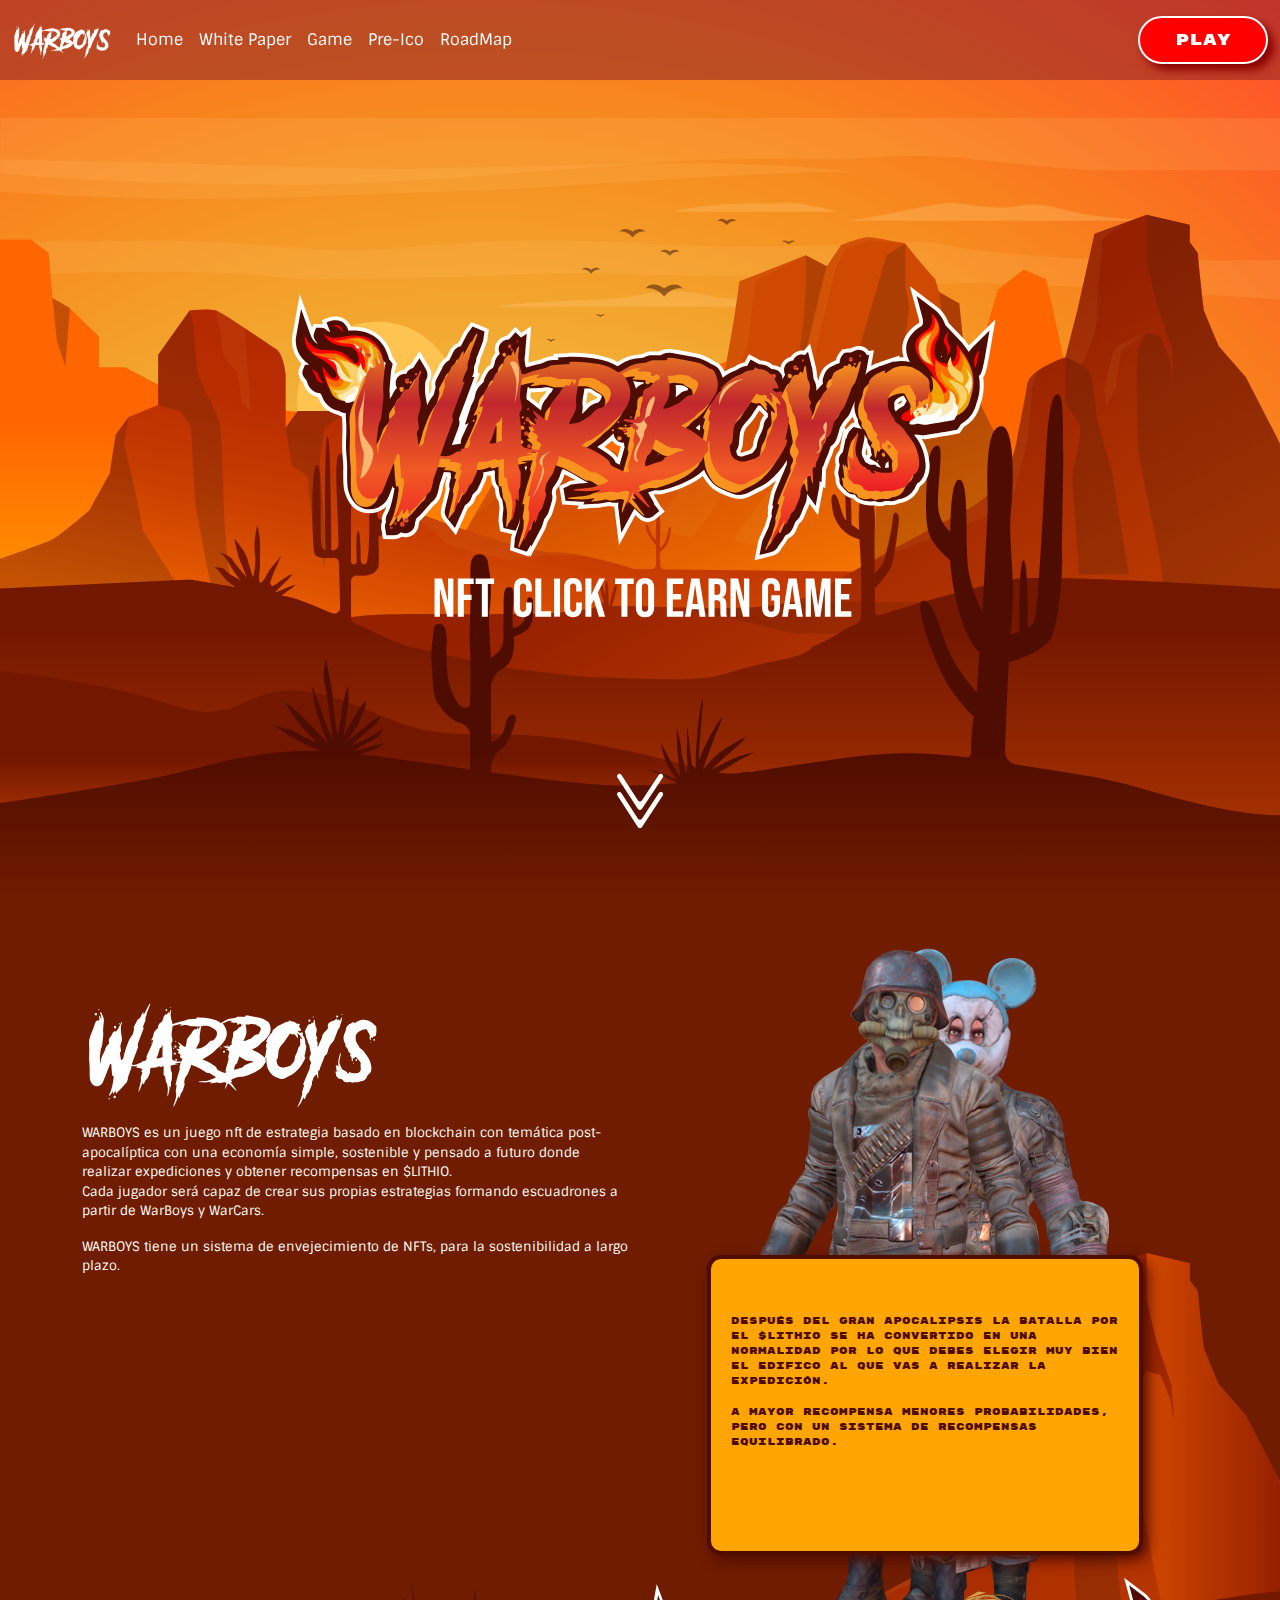
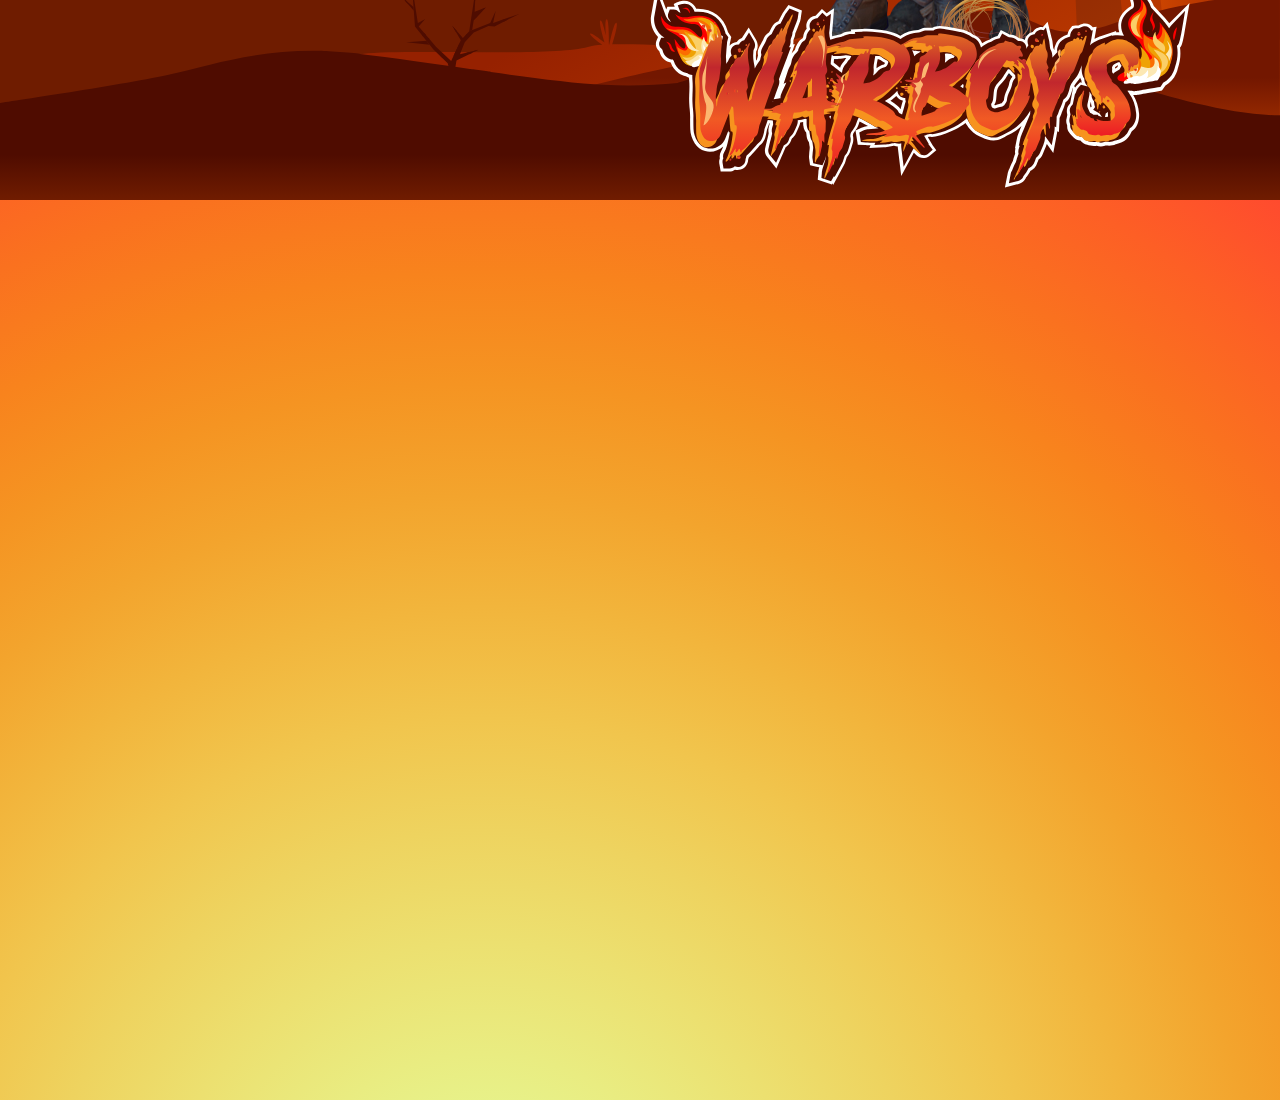
==== index.html @ e9113c41 "Repositorio Inicializado" ====
<!DOCTYPE html>
<html>
<head>
	<meta charset="utf-8">
	<title>War Boys | NFT game, click to earn</title>
	<link rel="stylesheet" type="text/css" href="assets/css/bootstrap.min.css">
	<link rel="stylesheet" type="text/css" href="assets/css/main.css">
	<link rel="stylesheet" type="text/css" href="https://cdnjs.cloudflare.com/ajax/libs/animate.css/4.1.1/animate.min.css">
</head>
<body>
<header>
	<nav class="navbar fixed-top navbar-expand-lg navbar-light light-bg zindex-12">
	  <div class="container-fluid">
	    <a class="navbar-brand" href="#"><img style="width: 100px;" src="assets/img/logos/logo-white.svg"></a>
	    <button class="navbar-toggler" type="button" data-bs-toggle="collapse" data-bs-target="#navbarText" aria-controls="navbarText" aria-expanded="false" aria-label="Toggle navigation">
	      <span class="navbar-toggler-icon"></span>
	    </button>
	    <div class="collapse navbar-collapse" id="navbarText">
	      <ul class="navbar-nav me-auto mb-2 mb-lg-0">
	        <li class="nav-item">
	          <a class="nav-link active link-menu" aria-current="page" href="#">Home</a>
	        </li>
	        <li class="nav-item">
	          <a class="nav-link link-menu" href="#">White Paper</a>
	        </li>
	         <li class="nav-item">
	          <a class="nav-link link-menu" aria-current="page" href="#">Game</a>
	        </li>
	        <li class="nav-item">
	          <a class="nav-link link-menu" href="#">Pre-Ico</a>
	        </li>
	        <li class="nav-item">
	          <a class="nav-link link-menu" href="#">RoadMap</a>
	        </li>
	      </ul>
	      <span class="navbar-text">
	        <ul class="navbar-nav me-auto mb-2 mb-lg-0">
		        <li class="nav-item">
		         	<a class="nav-link link-menu link-log" href="#">Play</a>
		        </li>
	     	</ul>
	      </span>
	    </div>
	  </div>
	</nav>
			<img class="logo" src="assets/img/logos/logo.svg" id="logo">
			<img class="shape-1" src="assets/img/shapes/1.svg" id="shape1">
			<img class="shape-2" src="assets/img/shapes/2.svg" id="shape2">		
			<img class="shape-3" src="assets/img/shapes/3.svg" id="shape3">		
			<img class="shape-4" src="assets/img/shapes/4.svg" id="shape4">		
			<img class="shape-5" src="assets/img/shapes/5.svg" id="shape5">		
			<img class="shape-6" src="assets/img/shapes/6.svg" id="shape6">		
			<img class="shape-7" src="assets/img/shapes/7.svg" id="shape7">		
			<img class="shape-8" src="assets/img/shapes/8.svg" id="shape8">		
			<img class="shape-9" src="assets/img/shapes/9.svg" id="shape9">		
			<img class="shape-10" src="assets/img/shapes/10.svg" id="shape10">
			<img class="arrows animate__animated animate__bounce animate__slow animate__infinite	infinite" src="assets/img/shapes/arrows.svg">
			<!--  -->	
		
</header>
<section class="game">
	<img src="assets/img/shapes/11.svg" class="shape11" id="shape11">
	<img src="assets/img/shapes/12.svg" class="shape12" id="shape12">
	<img src="assets/img/shapes/13.svg" class="shape13" id="shape13">
	<img src="assets/img/shapes/14.svg" class="shape14" id="shape14">
	<img src="assets/img/shapes/15.svg" class="shape15" id="shape15">
	<img src="assets/img/logos/logo-game.svg" class="shape-logo" id="shape15">
	<div class="container">
		<div class="row">
			<div class="col-lg-6 col-md-6 col-sm-12 mt-5">
				<div class="mt-5 vh75">
					 <a class="navbar-brand" href="#"><img style="width: 300px;" src="assets/img/logos/logo-white.svg"></a>
					 <div class="mt-3">
					 	<p class="text-white text-justify font-13">
					 	WARBOYS es un juego nft de estrategia basado en blockchain con temática post-apocalíptica con una economía simple, sostenible y pensado a futuro donde realizar expediciones y obtener recompensas en $LITHIO.<br>Cada jugador será capaz de crear sus propias estrategias formando escuadrones a partir de WarBoys y WarCars.
					 	</p>
					 	<p class="text-white text-justify font-13">
					 	WARBOYS tiene un sistema de envejecimiento de NFTs, para la sostenibilidad a largo plazo.
					 	</p>
					 	
					 </div>
				</div>
			</div>
			<div class="col-lg-6 col-md-6 col-sm-12 mt-5">
				<div class="mt-5 mockup">
					<div class="texto-uno">
						<p class="text-block color-brown text-justify font-10">
					 	Después del gran apocalipsis la batalla por el $LITHIO se ha convertido en una normalidad por lo que debes elegir muy bien el edifico al que vas a realizar la expedición. 
					 	</p>
					 	<p class="text-block color-brown font-10  zindex-12">A mayor recompensa menores probabilidades, pero con un sistema de recompensas equilibrado.
					 	</p>
					</div>
					<img src="assets/img/warriors/1.png" class="warrior1" id="war1">
					<img src="assets/img/warriors/2.png" class="warrior2" id="war2">
				</div>
			</div>
		</div>
	</div>
</section>
<section class="start">
	
</section>
<script src="assets/js/bootstrap.min.js"></script>
<script src="assets/js/main.js"></script>
</body>
</html>
---- assets/css/main.css ----
@import url('https://fonts.googleapis.com/css2?family=Rock+Salt&family=Rubik+Mono+One&family=Sintony&display=swap');

:root {
  --font-bold: 'Rubik Mono One', sans-serif;
  --font-text: 'Sintony', sans-serif;
  --font-cursive: 'Rock Salt', cursive;
}

*{
	margin: 0;
	padding: 0;
	box-sizing: 0;
	font-family: var(--font-text);
}

header{
	height: 100vh;
	width: 100%;
	position: relative;
	background-image: radial-gradient(circle at 37.72% 119.64%, #e1ffa2 0, #e5f792 8.33%, #e9ec81 16.67%, #ece070 25%, #eed35f 33.33%, #f1c54d 41.67%, #f2b53c 50%, #f3a42d 58.33%, #f59422 66.67%, #f8831d 75%, #fa711f 83.33%, #fd5f25 91.67%, #ff4b2e 100%);
  overflow: hidden;
}
.font-13{
  font-size: 13px;
}
.font-10{
  font-size: 10px;
}
.link-menu{
  font-family: var(--font-text);
  color: white !important;
}
.link-log{
      background: #ff0000;
    padding: 10px 50px;
    border-radius: 30px;
    border: 2px solid;
    width: 130px;
    text-align: center;
    font-family: var(--font-bold);
    box-shadow: 6px 6px 8px darkred;

}
.arrows{
  width: 55px;
    z-index: 13;
    position: absolute;
    top: 0;
    left: 0;
    bottom: -78%;
    right: 0;
    margin: auto;
    z-index: 10;
}
.light-bg{
	background: #84202982;
}
.shape-0{
	position: absolute;
    width: 100%;
    bottom: 0;
    z-index: 11;
}
.shape-1{
	position: absolute;
    width: 100%;
    bottom: 0;
    z-index: 10;
}
.shape-2{
	position: absolute;
    width: 100%;
    bottom: 0;
    z-index: 9;
}
.shape-3{
	position: absolute;
    width: 100%;
    bottom: 0;
    z-index: 8;
}
.shape-4{
	position: absolute;
    width: 100%;
    bottom: 0;
    z-index: 7;
}
.shape-5{
	position: absolute;
    width: 100%;
    bottom: 0;
    z-index: 6;
}
.shape-6{
	position: absolute;
    width: 100%;
    bottom: 0;
    z-index: 5;
}
.shape-7{
	position: absolute;
    width: 100%;
    bottom: 0;
    z-index: 4;
}
.shape-8{
	position: absolute;
    width: 100%;
    bottom: 0;
    z-index: 3;
}

@media only screen and (max-width: 991px){
  .shape-8{
    position: absolute;
      width: 100%;
      top: 0px;
      z-index: 2;
  } 
}

.shape-9{
	position: absolute;
    width: 100%;
    bottom: -25px;
    z-index: 2;
}

@media only screen and (max-width: 991px){
  .shape-9{
    position: absolute;
      width: 150%;
      top: 0;
      z-index: 2;
  } 
}

.shape-10{
	position: absolute;
    width: 100%;
    bottom: 0;
    z-index: 1;
}

@media only screen and (max-width: 991px){
  .shape-10{
    position: absolute;
      width: 100%;
      top: 0;
      z-index: 2;
  } 
}

.zindex-12{
	z-index:12 ;
}
.logo{
  width: 60%;
    position: absolute;
    z-index: 11;
    left: 0px;
    bottom: 0;
    top: 0;
    right: 0;
    margin: auto;
}
.game{
  height: 100vh;
  width: 100%;
  background: #6f1c00;
  position: relative;
  overflow: hidden;
}
#bg{
  position: absolute;
  width: 100%;
  height: 100vh;
  overflow: hidden;
}
.warrior1{
  position: absolute;
    z-index: 3;
    height: 120%;
    top: 0;
    left: 100px !important;
    bottom: 0;
    right: 0;
    margin: auto;
}
.warrior2{
  position: absolute;
    z-index: 3;
    height: 120%;
    top: 0;
    left: -50px;
    bottom: 0;
    right: 0;
    margin: auto;
}
.mockup{
  position: relative;
  height: 100%;
  width: 100%;
}
.shape11{
  width: 100%;
    position: absolute;
    bottom: 0;
    z-index: 2;
}
.shape12{
  width: 100%;
    position: absolute;
    bottom: 0;
    z-index: 4;
}
.shape13{
  width: 100%;
    position: absolute;
    bottom: 0;
    z-index: 1;
}
.shape14{
  width: 100%;
    position: absolute;
    bottom: 0;
    z-index: 4;
}
.shape15{
  width: 100%;
    position: absolute;
    bottom: 0;
    z-index: 1;
}
.shape-logo{
  width: 100%;
    position: absolute;
    bottom: 0;
    z-index: 8;
}
.texto-uno{
  z-index: 5;
    position: absolute;
    display: flex;
    height: 300px;
    background: orange;
    width: 80%;
    bottom: -184px;
    left: 0;
    right: 0;
    top: 0;
    margin: auto;
    border: 4px solid #4f0c00;
    border-radius: 14px;
    padding: 55px 20px;
    align-items: center;
    justify-content: flex-start;
    box-shadow: 5px 5px 14px #4f0c00;
    flex-direction: column;
}
.vh75{
  height: 65vh;
}
.text-block{
    font-family: 'Rubik Mono One';
}
.color-brown{
  color: #4f0c00 !important;
}
.start{
  height: 100vh;
  width: 100%;
  background-image: radial-gradient(circle at 37.72% 119.64%, #e1ffa2 0, #e5f792 8.33%, #e9ec81 16.67%, #ece070 25%, #eed35f 33.33%, #f1c54d 41.67%, #f2b53c 50%, #f3a42d 58.33%, #f59422 66.67%, #f8831d 75%, #fa711f 83.33%, #fd5f25 91.67%, #ff4b2e 100%);
  
}
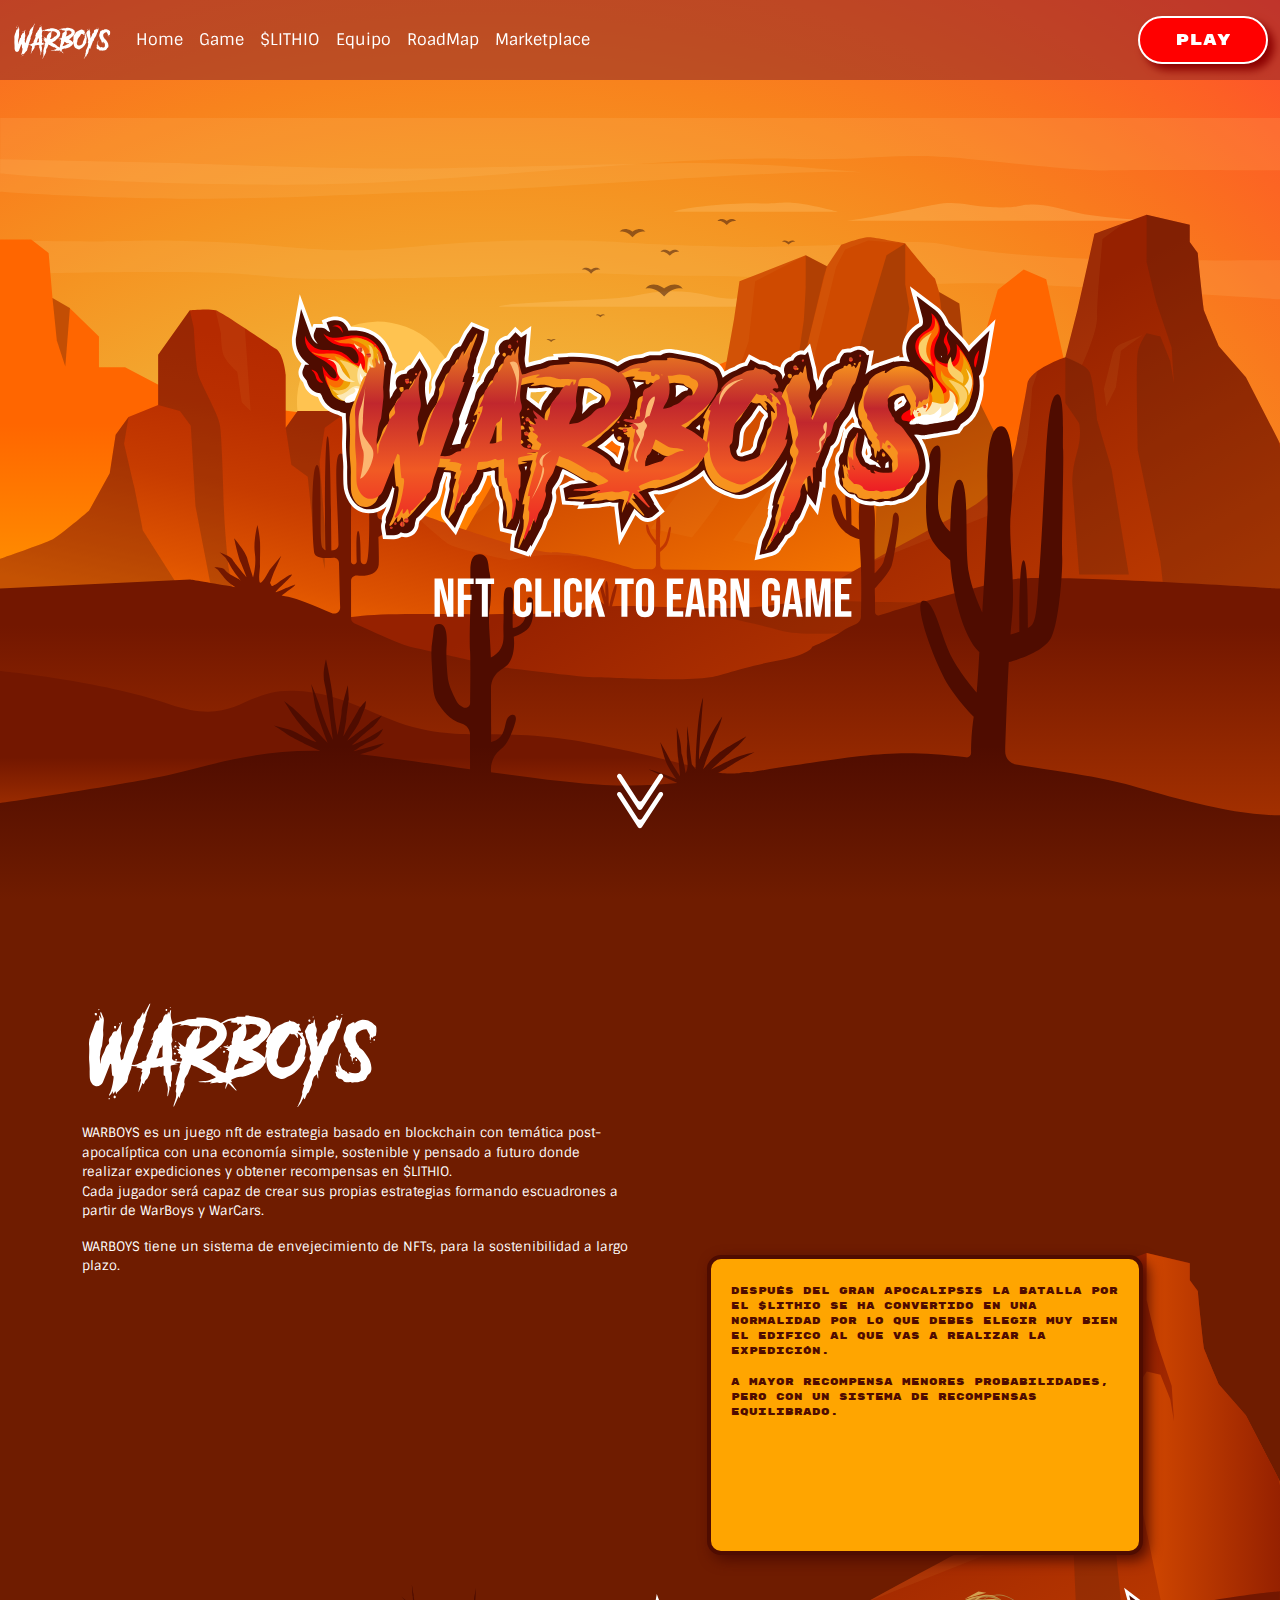
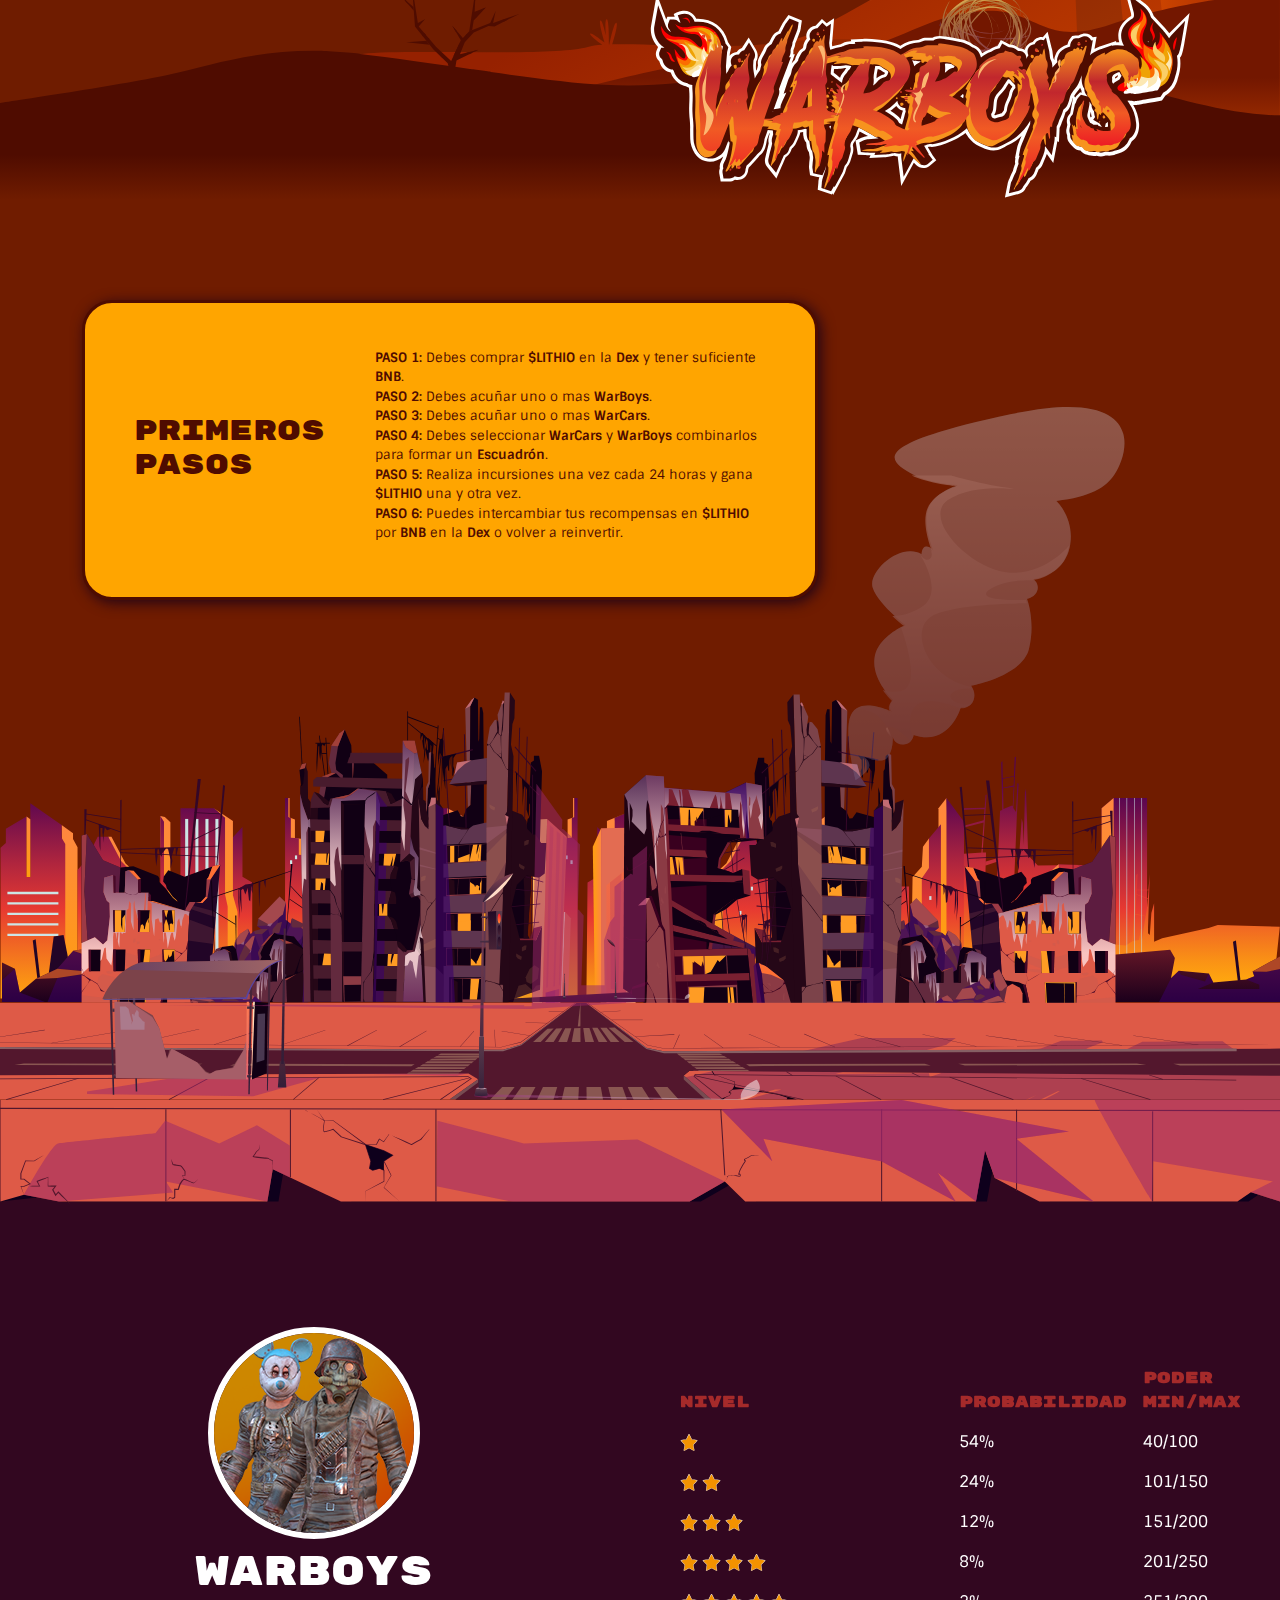
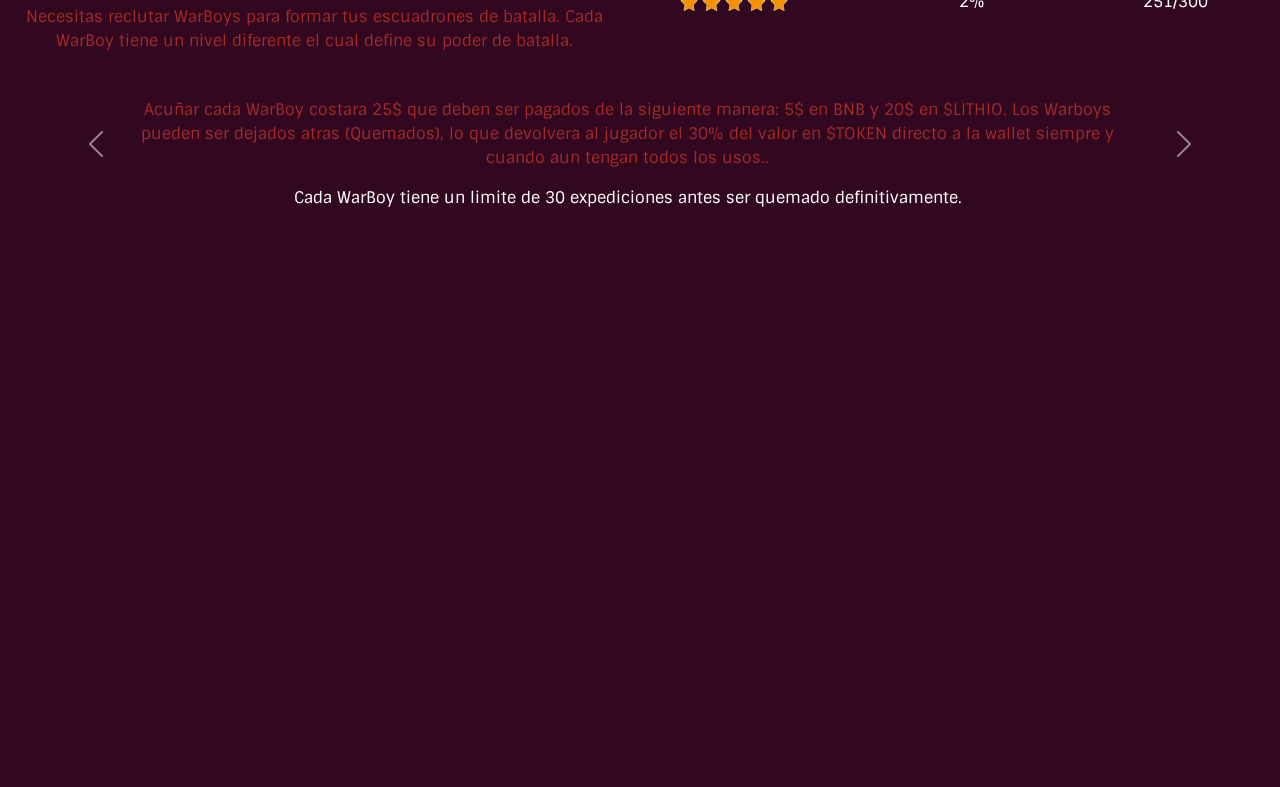
==== commit 00e95d53: "Primera Actualización" ====
--- a/index.html
+++ b/index.html
@@ -21,16 +21,19 @@
 	          <a class="nav-link active link-menu" aria-current="page" href="#">Home</a>
 	        </li>
 	        <li class="nav-item">
-	          <a class="nav-link link-menu" href="#">White Paper</a>
+	          <a class="nav-link link-menu" href="#">Game</a>
 	        </li>
 	         <li class="nav-item">
-	          <a class="nav-link link-menu" aria-current="page" href="#">Game</a>
-	        </li>
-	        <li class="nav-item">
-	          <a class="nav-link link-menu" href="#">Pre-Ico</a>
+	          <a class="nav-link link-menu" aria-current="page" href="#">$LITHIO</a>
+	        </li>
+	        <li class="nav-item">
+	          <a class="nav-link link-menu" href="#">Equipo</a>
 	        </li>
 	        <li class="nav-item">
 	          <a class="nav-link link-menu" href="#">RoadMap</a>
+	        </li>
+	        <li class="nav-item">
+	          <a class="nav-link link-menu" href="#">Marketplace</a>
 	        </li>
 	      </ul>
 	      <span class="navbar-text">
@@ -64,7 +67,7 @@
 	<img src="assets/img/shapes/13.svg" class="shape13" id="shape13">
 	<img src="assets/img/shapes/14.svg" class="shape14" id="shape14">
 	<img src="assets/img/shapes/15.svg" class="shape15" id="shape15">
-	<img src="assets/img/logos/logo-game.svg" class="shape-logo" id="shape15">
+	<img src="assets/img/logos/logo-game.svg" class="shape-logo" id="logoscope">
 	<div class="container">
 		<div class="row">
 			<div class="col-lg-6 col-md-6 col-sm-12 mt-5">
@@ -90,15 +93,254 @@
 					 	<p class="text-block color-brown font-10  zindex-12">A mayor recompensa menores probabilidades, pero con un sistema de recompensas equilibrado.
 					 	</p>
 					</div>
-					<img src="assets/img/warriors/1.png" class="warrior1" id="war1">
-					<img src="assets/img/warriors/2.png" class="warrior2" id="war2">
 				</div>
 			</div>
 		</div>
 	</div>
 </section>
 <section class="start">
-	
+	<div class="p-relative">
+		<div class="container start-text">
+			<div class="row">
+				<div class="col-lg-8 col-md-8 col-sm-12">
+					<div class="container cards-start">
+						<div class="container">
+							<div class="all-center">
+								<h3 class="start-title">PRIMEROS PASOS</h3>
+								<ul class="start-list">
+									<li><strong>PASO 1:</strong> Debes comprar <strong>$LITHIO</strong> en la <strong>Dex</strong> y tener suficiente <strong>BNB</strong>.</li>
+									<li><strong>PASO 2:</strong> Debes acuñar  uno o mas <strong>WarBoys</strong>.</li>
+									<li><strong>PASO 3:</strong> Debes acuñar uno o mas <strong>WarCars</strong>.</li>
+									<li><strong>PASO 4:</strong> Debes seleccionar <strong>WarCars</strong> y <strong>WarBoys</strong> combinarlos para formar un <strong>Escuadrón</strong>.</li>
+									<li><strong>PASO 5:</strong> Realiza incursiones una vez cada 24 horas y gana <strong>$LITHIO</strong> una y otra vez.</li>
+									<li><strong>PASO 6:</strong> Puedes intercambiar tus recompensas en <strong>$LITHIO</strong> por <strong>BNB</strong> en la <strong>Dex</strong> o volver a reinvertir.</li>
+								</ul>
+							</div>
+						</div>
+					</div>
+				</div>
+				
+			</div>
+		</div>
+	</div>
+	<div class="start-items">
+		<img class="start1" src="assets/img/start/edificios2.svg">
+		<img class="start2" src="assets/img/start/edificios.svg">
+		<img class="start3" src="assets/img/start/suelo.svg">
+		<img class="start4" src="assets/img/start/items1.svg">
+		<img class="start5" src="assets/img/start/items2.svg">
+		<img class="start6" src="assets/img/start/humo.svg" id="humo">
+		
+	</div>
+</section>
+<section class="muro">
+	<img class="muro-cota" src="assets/img/start/muro.svg">
+	<div class="containe mtop">
+		<div id="carouselExampleFade" class="carousel slide carousel-fade" data-bs-ride="carousel">
+		  <div class="carousel-inner">
+		    <div class="carousel-item active">
+		        <div class="row mt-5">
+					<div class="col-lg-6 col-md-6 col-sm-12">
+						<div class="muro1">
+							<img class="img-warriors" src="assets/img/warriors/warriors.png">
+							<h1 class="muro-titles">WARBOYS</h1>
+							<p class="muro-text">
+								Necesitas reclutar WarBoys para formar tus escuadrones de batalla. Cada WarBoy tiene un nivel diferente el cual define su poder de batalla.
+							</p>
+						</div>
+					</div>
+					<div class="col-lg-6 col-md-6 col-sm-12">
+						<div class="muro1">
+							<div class="table-responsive">
+								<table class="table table-borderless">
+								  <thead class="color-b">
+								    <tr>
+								      <th class="text-block">Nivel</th>
+								      <th class="text-block">Probabilidad</th>
+								      <th class="text-block">Poder Min/Max</th>
+								    </tr>
+								  </thead>
+								  <tbody class="text-white">
+								    <tr>
+								      <th>
+								      	<img class="star" src="assets/img/muro/estrella.svg">
+								      </th>
+								      <td>54%</td>
+								      <td>40/100</td>
+								    </tr>
+								    <tr>
+								      <th>
+								      	<img class="star" src="assets/img/muro/estrella.svg">
+								      	<img class="star" src="assets/img/muro/estrella.svg">
+								      </th>
+								      <td>24%</td>
+								      <td>101/150</td>
+								    </tr>
+								    <tr>
+								      <th>
+								      	<img class="star" src="assets/img/muro/estrella.svg">
+								      	<img class="star" src="assets/img/muro/estrella.svg">
+								      	<img class="star" src="assets/img/muro/estrella.svg">
+								      </th>
+								      <td>12%</td>
+								      <td>151/200</td>
+								    </tr>
+								    <tr>
+								      <th>
+								      	<img class="star" src="assets/img/muro/estrella.svg">
+								      	<img class="star" src="assets/img/muro/estrella.svg">
+								      	<img class="star" src="assets/img/muro/estrella.svg">
+								      	<img class="star" src="assets/img/muro/estrella.svg">
+								      </th>
+								      <td>8%</td>
+								      <td>201/250</td>
+								    </tr>
+								    <tr>
+								      <th>
+								      	<img class="star" src="assets/img/muro/estrella.svg">
+								      	<img class="star" src="assets/img/muro/estrella.svg">
+								      	<img class="star" src="assets/img/muro/estrella.svg">
+								      	<img class="star" src="assets/img/muro/estrella.svg">
+								      	<img class="star" src="assets/img/muro/estrella.svg">
+								      </th>
+								      <td>2%</td>
+								      <td>251/300</td>
+								    </tr>
+								  </tbody>
+								</table>
+							</div>
+						</div>
+					</div>
+					<div class="row">
+						<div class="col-lg-12 col-md-12 col-sm-12">
+							<div class="muro-text-ad">
+								<p class="muro-text">
+									Acuñar cada WarBoy costara 25$ que deben ser pagados de la siguiente manera: 5$ en BNB y 20$ en $LITHIO.
+									Los Warboys pueden ser dejados atras (Quemados), lo que devolvera al jugador el 30% del valor en $TOKEN directo a la wallet siempre y cuando aun tengan todos los usos..
+								</p>
+								<p class="text-white text-center">Cada WarBoy tiene un limite de 30 expediciones antes ser quemado definitivamente.</p>
+							</div>
+						</div>
+					</div>
+				</div>
+		    </div>
+		    <div class="carousel-item">
+		      <div class="row mt-5">
+					<div class="col-lg-6 col-md-6 col-sm-12">
+						<div class="muro1">
+							<img class="img-warriors" src="assets/img/warriors/warriorss.png">
+							<h1 class="muro-titles">WARCARS</h1>
+							<p class="muro-text">
+								Necesitas reclutar WarCars para formar tus escuadrones de batalla. Cada WarCar tiene un nivel diferente el cual define la cantidad de WarBoys que podra transportar
+							</p>
+						</div>
+					</div>
+					<div class="col-lg-6 col-md-6 col-sm-12">
+						<div class="muro1">
+							<div class="table-responsive">
+								<table class="table table-borderless">
+								  <thead class="color-b">
+								    <tr>
+								      <th class="text-block">Nivel</th>
+								      <th class="text-block">Cupo</th>
+								      <th class="text-block">Probabilidad</th>
+								    </tr>
+								  </thead>
+								  <tbody class="text-white">
+								    <tr>
+								      <th>
+								      	<img class="star" src="assets/img/muro/estrella.svg">
+								      </th>
+
+								      <td>1</td>
+								      <td>54%</td>
+								    </tr>
+								    <tr>
+								      <th>
+								      	<img class="star" src="assets/img/muro/estrella.svg">
+								      	<img class="star" src="assets/img/muro/estrella.svg">
+								      </th>
+
+								      <td>2</td>
+								      <td>24%</td>
+								    </tr>
+								    <tr>
+								      <th>
+								      	<img class="star" src="assets/img/muro/estrella.svg">
+								      	<img class="star" src="assets/img/muro/estrella.svg">
+								      	<img class="star" src="assets/img/muro/estrella.svg">
+								      </th>
+								      <td>3</td>
+								      <td>12%</td>
+								    </tr>
+								    <tr>
+								      <th>
+								      	<img class="star" src="assets/img/muro/estrella.svg">
+								      	<img class="star" src="assets/img/muro/estrella.svg">
+								      	<img class="star" src="assets/img/muro/estrella.svg">
+								      	<img class="star" src="assets/img/muro/estrella.svg">
+								      </th>
+								      <td>4</td>
+								      <td>8%</td>
+								    </tr>
+								    <tr>
+								      <th>
+								      	<img class="star" src="assets/img/muro/estrella.svg">
+								      	<img class="star" src="assets/img/muro/estrella.svg">
+								      	<img class="star" src="assets/img/muro/estrella.svg">
+								      	<img class="star" src="assets/img/muro/estrella.svg">
+								      	<img class="star" src="assets/img/muro/estrella.svg">
+								      </th>
+								      <td>5</td>
+								      <td>2%</td>
+								    </tr>
+								  </tbody>
+								</table>
+							</div>
+						</div>
+					</div>
+					<div class="row">
+						<div class="col-lg-12 col-md-12 col-sm-12">
+							<div class="muro-text-ad">
+								<p class="muro-text">
+									Acuñar cada WarCar costara 30$ que deben ser pagados de la siguiente manera: 7$ en BNB y 23$ en $LITHIO.
+Si no te gusta algún WarCar podrás quemarlo de inmediato y recuperar 30% del valor en $LITHIO de inmediato directo a tu wallet siempre y cuando aun tengan las 50 expediciones
+								</p>
+								<p class="text-white text-center">Cada WarCar tiene un limite de 50 expediciones antes ser quemado definitivamente.</p>
+							</div>
+						</div>
+					</div>
+				</div>
+		    </div>
+		    <div class="carousel-item">
+		        <div class="row mt-5">
+					<div class="col-lg-12 col-md-12 col-sm-12">
+						<div class="muro1">
+							<img class="img-warriors" src="assets/img/warriors/warriorss.png">
+							<h1 class="muro-titles">ESCUADRONES</h1>
+							<p class="muro-text">Los WarBoys necesitan WarCars para la batalla.</p>
+							<p class="muro-text">
+								Los escuadrones son creados a partir de la combinación de WarCars y WarBoys, una vez combinados suman un poder total, mientras mas grande el escuadrón mejores ciudades podrás conquistar y mejores recompensas en $LITHIO obtendrás.
+							</p>
+						</div>
+					</div>
+					
+					</div>
+					
+				</div>
+		    </div>
+		  </div>
+		  <button class="carousel-control-prev" type="button" data-bs-target="#carouselExampleFade" data-bs-slide="prev">
+		    <span class="carousel-control-prev-icon" aria-hidden="true"></span>
+		    <span class="visually-hidden">Previous</span>
+		  </button>
+		  <button class="carousel-control-next" type="button" data-bs-target="#carouselExampleFade" data-bs-slide="next">
+		    <span class="carousel-control-next-icon" aria-hidden="true"></span>
+		    <span class="visually-hidden">Next</span>
+		  </button>
+		</div>
+		
+	</div>
 </section>
 <script src="assets/js/bootstrap.min.js"></script>
 <script src="assets/js/main.js"></script>
--- a/assets/css/main.css
+++ b/assets/css/main.css
@@ -19,6 +19,9 @@
 	position: relative;
 	background-image: radial-gradient(circle at 37.72% 119.64%, #e1ffa2 0, #e5f792 8.33%, #e9ec81 16.67%, #ece070 25%, #eed35f 33.33%, #f1c54d 41.67%, #f2b53c 50%, #f3a42d 58.33%, #f59422 66.67%, #f8831d 75%, #fa711f 83.33%, #fd5f25 91.67%, #ff4b2e 100%);
   overflow: hidden;
+}
+.p-relative{
+  position: relative;
 }
 .font-13{
   font-size: 13px;
@@ -235,7 +238,7 @@
 .shape-logo{
   width: 100%;
     position: absolute;
-    bottom: 0;
+    bottom: -10px;
     z-index: 8;
 }
 .texto-uno{
@@ -250,6 +253,41 @@
     right: 0;
     top: 0;
     margin: auto;
+    border: 4px solid #4f0c00;
+    border-radius: 14px;
+    padding: 25px 20px;
+    align-items: center;
+    justify-content: flex-start;
+    box-shadow: 5px 5px 14px #4f0c00;
+    flex-direction: column;
+}
+.vh75{
+  height: 65vh;
+}
+.text-block{
+    font-family: 'Rubik Mono One';
+}
+.color-brown{
+  color: #4f0c00 !important;
+}
+.start{
+  height: 100vh;
+  width: 100%;
+  background: #701c00;
+}
+@media only screen and (max-width: 767px){
+  .texto-uno {
+    z-index: 5;
+    position: relative;
+    display: flex;
+    height: 300px;
+    background: orange;
+    width: 80%;
+    bottom: 100px;
+    left: 0;
+    right: 0;
+    top: 0;
+    margin-top: -185px;
     border: 4px solid #4f0c00;
     border-radius: 14px;
     padding: 55px 20px;
@@ -257,19 +295,200 @@
     justify-content: flex-start;
     box-shadow: 5px 5px 14px #4f0c00;
     flex-direction: column;
-}
-.vh75{
-  height: 65vh;
-}
-.text-block{
+  }
+}
+
+@media only screen and (max-width: 767px){
+  .warrior2 {
+    position: absolute;
+    z-index: 5;
+    height: 120%;
+    top: 21px;
+    left: -376px;
+    bottom: 0;
+    right: 0;
+    margin: auto;
+  }
+}
+
+@media only screen and (max-width: 767px){
+  .warrior1 {
+    position: absolute;
+    z-index: 5;
+    height: 120%;
+    top: 0;
+    left: 374px !important;
+    bottom: -33px;
+    right: 0;
+    margin: auto;
+  }
+}
+
+@media only screen and (max-width: 520px){
+  .warrior2 {
+    position: absolute;
+    z-index: 5;
+    height: 120%;
+    top: 21px;
+    left: -376px;
+    bottom: 0;
+    right: 0;
+    margin: auto;
+  }
+}
+
+@media only screen and (max-width: 520px){
+  .warrior1 {
+    position: absolute;
+    z-index: 5;
+    height: 120%;
+    top: 0;
+    left: 340px !important;
+    bottom: -33px;
+    right: 0;
+    margin: auto;
+  }
+}
+
+@media only screen and (max-width: 767px){
+  .shape-logo{
+  display: none;
+  }
+}
+.start-items{
+  width: 100%;
+  height: 100vh;
+  position: relative;
+  overflow: hidden;
+}
+.start1{
+  width: 100%;
+  position: absolute;
+  bottom: 0;
+  z-index: 1;
+}
+.start2{
+  width: 100%;
+  position: absolute;
+  bottom: 0;
+  z-index: 2;
+}
+.start3{
+  width: 100%;
+  position: absolute;
+  bottom: 0;
+  z-index: 3;
+}
+.start4{
+  width: 100%;
+  position: absolute;
+  bottom: 0;
+  z-index: 4;
+}
+.start5{
+  width: 100%;
+  position: absolute;
+  bottom: 0;
+  z-index: 5;
+}
+.start6{
+  width: 100%;
+  position: absolute;
+  bottom: 0;
+  z-index: 6;
+}
+.start-text{
+  z-index: 7;
+  position: absolute;
+  top: 100px;
+  bottom: 0;
+  right: 0;
+  margin: auto;
+  left: 0;
+}
+.cards-start{
+  background: #ffa500;
+  height: 300px;
+  border-radius: 30px;
+  border: 3px solid #4f0c00;
+  box-shadow: 3px 3px 14px #230415;
+}
+.all-center{
+  display: flex;
+  align-items: center;
+  justify-content: center;
+  height: 300px;
+  flex-direction: row;
+}
+@media only screen and (max-width: 991px){
+  .all-center{
+    flex-direction: column;
+  }
+}
+.start-title{
+  font-family: 'Rubik Mono One';
+    color: #4f0c00;
+}
+.start-list{
+  color: #4f0c00;
+  list-style: none;
+  font-size: 13px;
+}
+.muro{
+  width: 100%;
+  height: 143%;;
+  background: #320720;
+  position: absolute;
+}
+.muro-cota{
+  width: 100%;
+  position: absolute;
+  top: 0;
+}
+.mtop{
+  margin-top: 150px;
+}
+.muro1{
+  width: 100%;
+    height: 400px;
+    display: flex;
+    flex-direction: column;
+    align-items: center;
+    justify-content: center;
+    padding: 0px 20px;
+}
+.muro-titles{
+  color: white;
     font-family: 'Rubik Mono One';
-}
-.color-brown{
-  color: #4f0c00 !important;
-}
-.start{
-  height: 100vh;
-  width: 100%;
-  background-image: radial-gradient(circle at 37.72% 119.64%, #e1ffa2 0, #e5f792 8.33%, #e9ec81 16.67%, #ece070 25%, #eed35f 33.33%, #f1c54d 41.67%, #f2b53c 50%, #f3a42d 58.33%, #f59422 66.67%, #f8831d 75%, #fa711f 83.33%, #fd5f25 91.67%, #ff4b2e 100%);
-  
+    text-align: center;
+}
+.muro-text{
+  color: brown;
+    text-align: center;
+}
+.color-b{
+  color: brown;
+}
+.star{
+  width: 7%;
+}
+.muro-text-ad{
+  width: 80%;
+    margin: auto;
+    display: block;
+}
+.img-warriors{
+  border-radius: 50%;
+    border: 6px solid white;
+    margin-bottom: 10px;
+}
+@media only screen and (max-width: 768px){
+  .mtop{
+  margin-top: 20px;
+  }
+}
+@media only screen and (max-width: 768px){
+  .muro{
+  height: 175%;
+  }
 }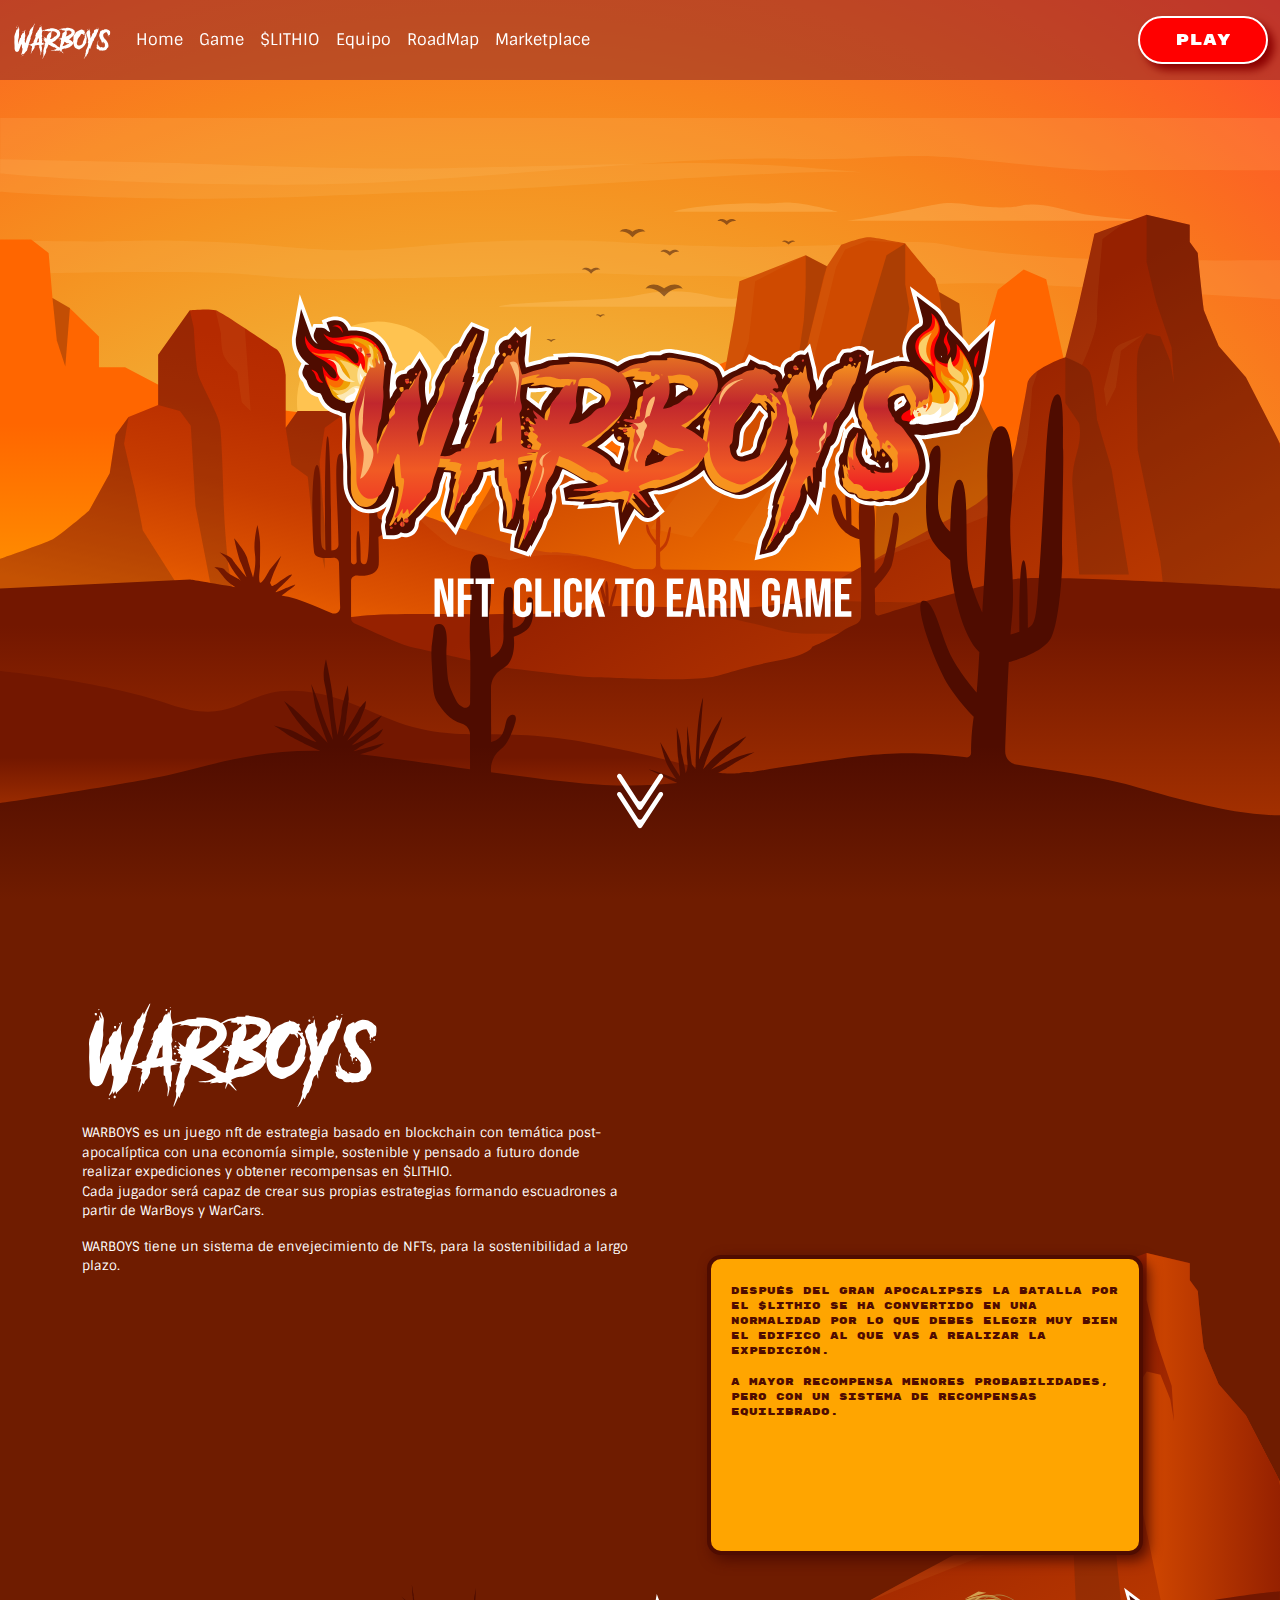
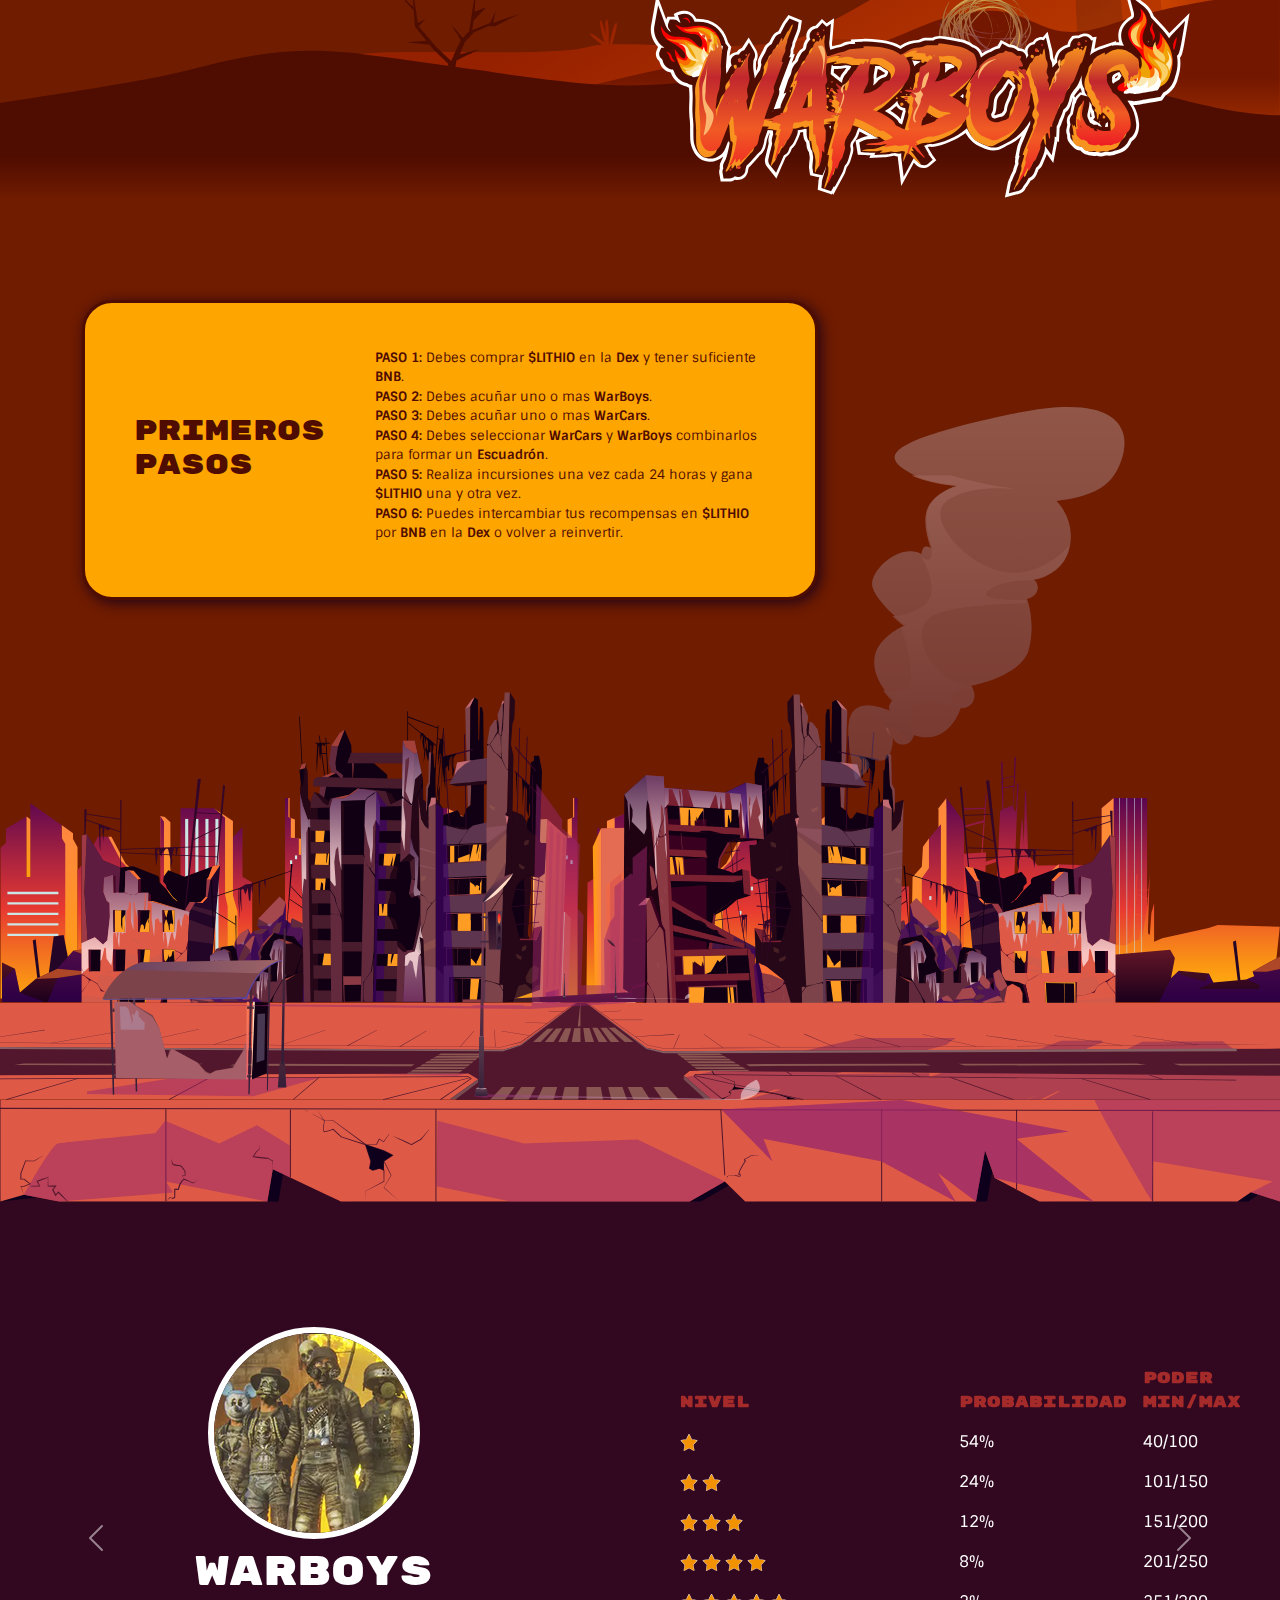
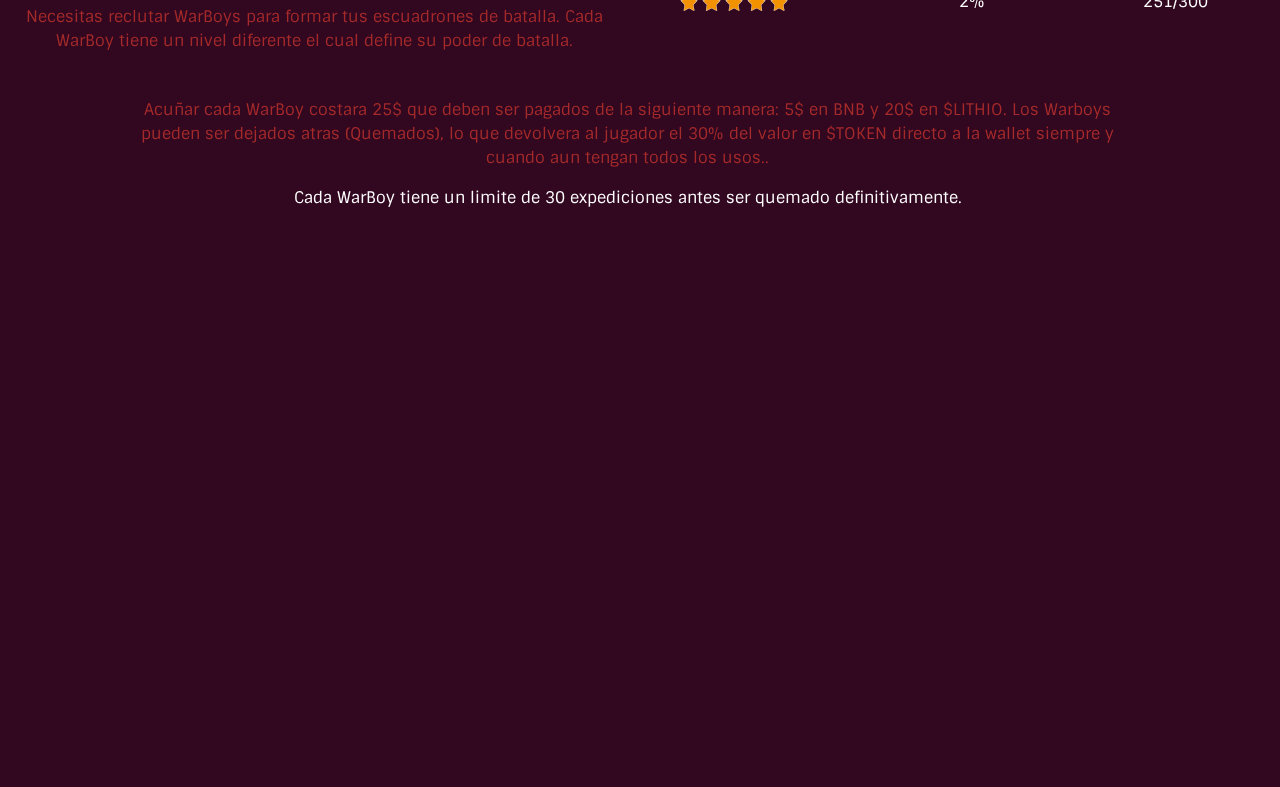
==== commit b4608a3f: "finalizado juego" ====
--- a/index.html
+++ b/index.html
@@ -142,7 +142,7 @@
 		        <div class="row mt-5">
 					<div class="col-lg-6 col-md-6 col-sm-12">
 						<div class="muro1">
-							<img class="img-warriors" src="assets/img/warriors/warriors.png">
+							<img class="img-warriors" src="assets/img/warriors/warriors.jpg">
 							<h1 class="muro-titles">WARBOYS</h1>
 							<p class="muro-text">
 								Necesitas reclutar WarBoys para formar tus escuadrones de batalla. Cada WarBoy tiene un nivel diferente el cual define su poder de batalla.
@@ -228,7 +228,7 @@
 		      <div class="row mt-5">
 					<div class="col-lg-6 col-md-6 col-sm-12">
 						<div class="muro1">
-							<img class="img-warriors" src="assets/img/warriors/warriorss.png">
+							<img class="img-warriors" src="assets/img/warriors/carsloops.jpg">
 							<h1 class="muro-titles">WARCARS</h1>
 							<p class="muro-text">
 								Necesitas reclutar WarCars para formar tus escuadrones de batalla. Cada WarCar tiene un nivel diferente el cual define la cantidad de WarBoys que podra transportar
@@ -314,19 +314,117 @@
 		    </div>
 		    <div class="carousel-item">
 		        <div class="row mt-5">
-					<div class="col-lg-12 col-md-12 col-sm-12">
-						<div class="muro1">
-							<img class="img-warriors" src="assets/img/warriors/warriorss.png">
-							<h1 class="muro-titles">ESCUADRONES</h1>
-							<p class="muro-text">Los WarBoys necesitan WarCars para la batalla.</p>
-							<p class="muro-text">
-								Los escuadrones son creados a partir de la combinación de WarCars y WarBoys, una vez combinados suman un poder total, mientras mas grande el escuadrón mejores ciudades podrás conquistar y mejores recompensas en $LITHIO obtendrás.
+					<div class="col-lg-6 col-md-6 col-sm-12">
+						<div class="muro1">
+							<img class="img-warriors" src="assets/img/warriors/houses.jpg">
+							<h1 class="muro-titles">CIUDADELAS</h1>
+							<p class="muro-text" style="padding:0px 100px">
+								Cada ciudadela enemiga tiene un poder diferente por lo tanto las recompensas en $LITHIO que obtengas por incursion seran diferentes. Depende de tu estrategia y el poder de batalla total de tu escuadron si podras realizar o no las incursione a ciertas ciudadelas.
 							</p>
 						</div>
 					</div>
-					
-					</div>
-					
+					<div class="col-lg-6 col-md-6 col-sm-12">
+						<div class="muro1">
+							<div class="table-responsive">
+								<table class="table table-borderless">
+								  <thead class="color-b">
+								    <tr>
+								      <th class="text-block">Poder del Enemigo</th>
+								      <th class="text-block">Recompensa</th>
+								      <th class="text-block">Tasa Éxito</th>
+								    </tr>
+								  </thead>
+								  <tbody class="text-white">
+								    <tr>
+								      <th>
+								      	300
+								      </th>
+
+								      <td>15$</td>
+								      <td>86%</td>
+								    </tr>
+								    <tr>
+								      <th>
+								      	600
+								      </th>
+
+								      <td>30$</td>
+								      <td>82%</td>
+								    </tr>
+								    <tr>
+								      <th>
+								      	900
+								      </th>
+								      <td>45$</td>
+								      <td>78%</td>
+								    </tr>
+								    <tr>
+								      <th>
+								      	1200
+								      </th>
+								      <td>60$</td>
+								      <td>74%</td>
+								    </tr>
+								    <tr>
+								      <th>
+								      	1500
+								      </th>
+								      <td>75$</td>
+								      <td>70%</td>
+								    </tr>
+								    <tr>
+								      <th>
+								      	1800
+								      </th>
+								      <td>90$</td>
+								      <td>66%</td>
+								    </tr>
+								     <tr>
+								      <th>
+								      	2100
+								      </th>
+								      <td>105$</td>
+								      <td>62%</td>
+								    </tr>
+								     <tr>
+								      <th>
+								      	2400
+								      </th>
+								      <td>120$</td>
+								      <td>58%</td>
+								    </tr><tr>
+								      <th>
+								      	2700
+								      </th>
+								      <td>135$</td>
+								      <td>54%</td>
+								    </tr>
+								    <tr>
+								      <th>
+								      	3000
+								      </th>
+								      <td>150$</td>
+								      <td>50%</td>
+								    </tr>
+								    <tr>
+								      <th>
+								      	3500
+								      </th>
+								      <td>180$</td>
+								      <td>50%</td>
+								    </tr>		
+								  </tbody>
+								</table>
+							</div>
+						</div>
+					</div>
+					<div class="row mt-5">
+						<div class="col-lg-12 col-md-12 col-sm-12">
+							<div class="muro-text-ad">
+								<p class="text-white text-center">Solo podras realizar una incursion cada 24 horas.</p>
+							</div>
+						</div>
+					</div>
 				</div>
 		    </div>
 		  </div>
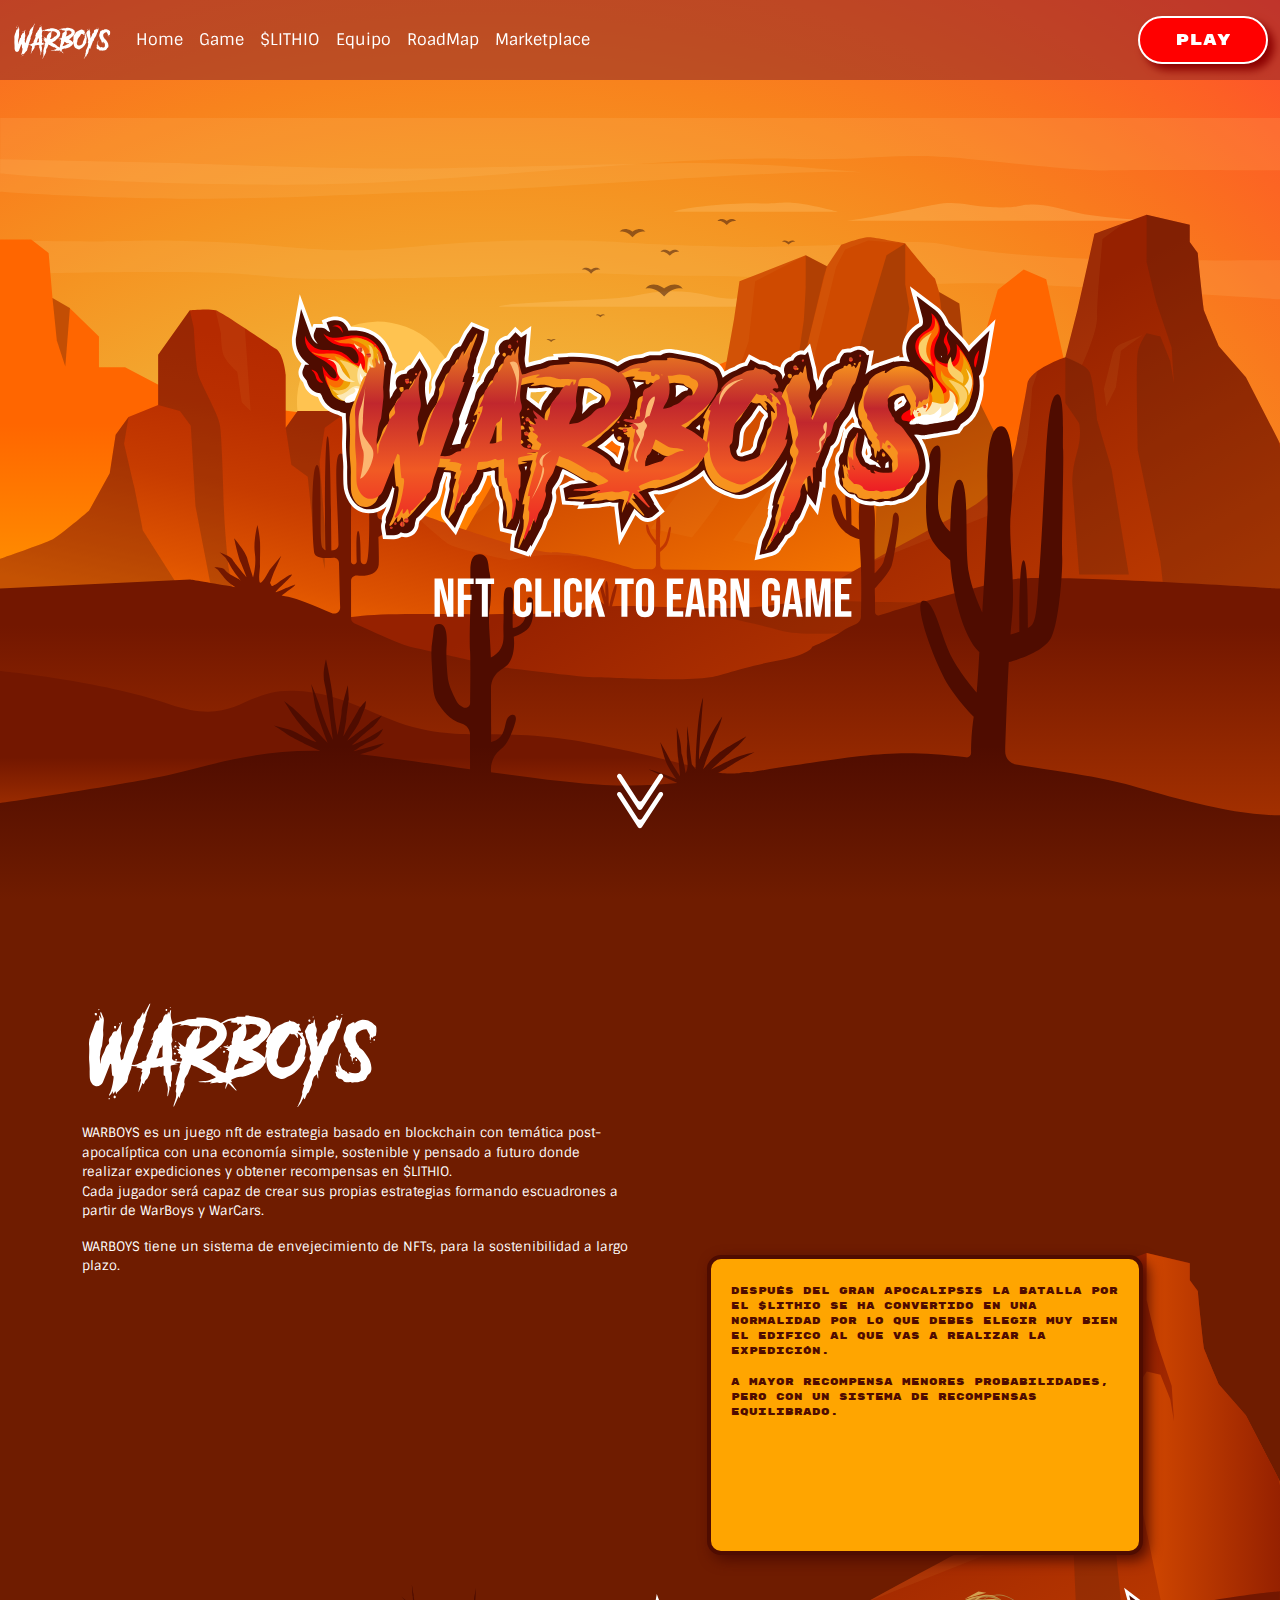
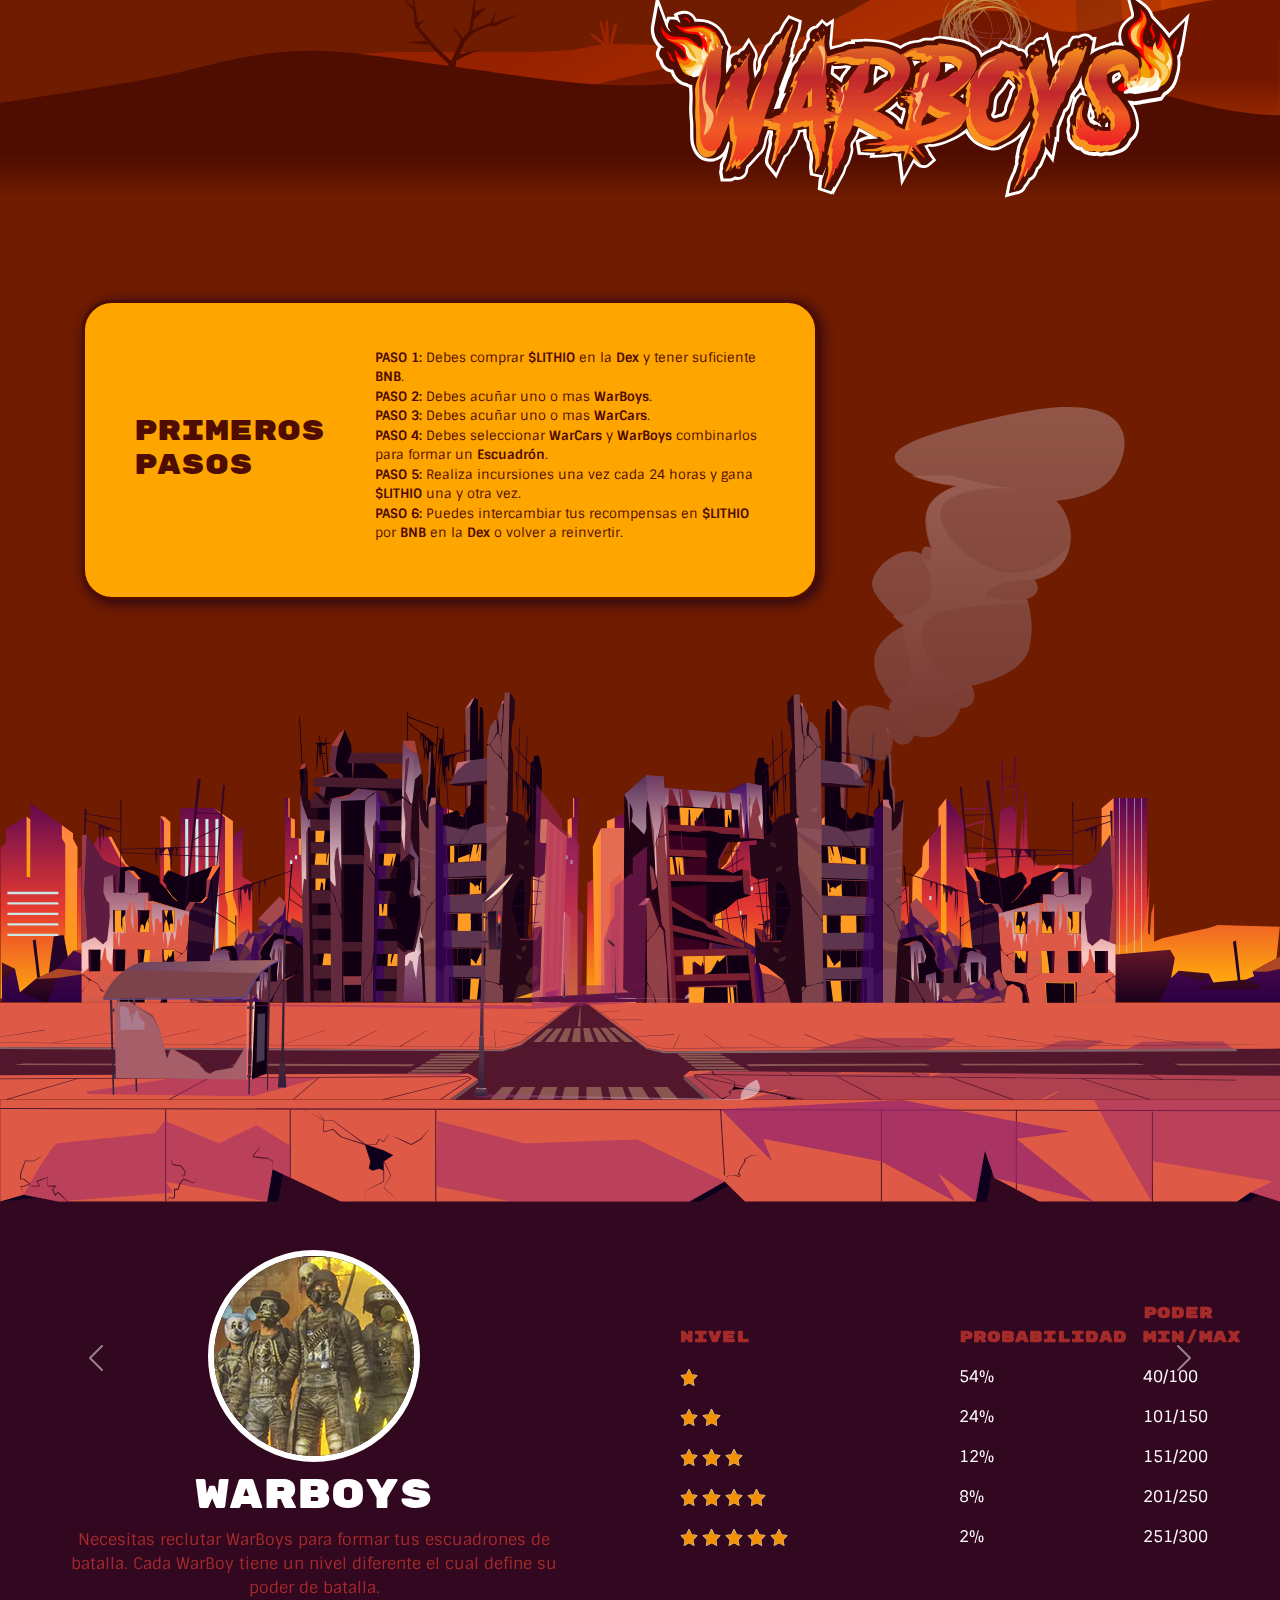
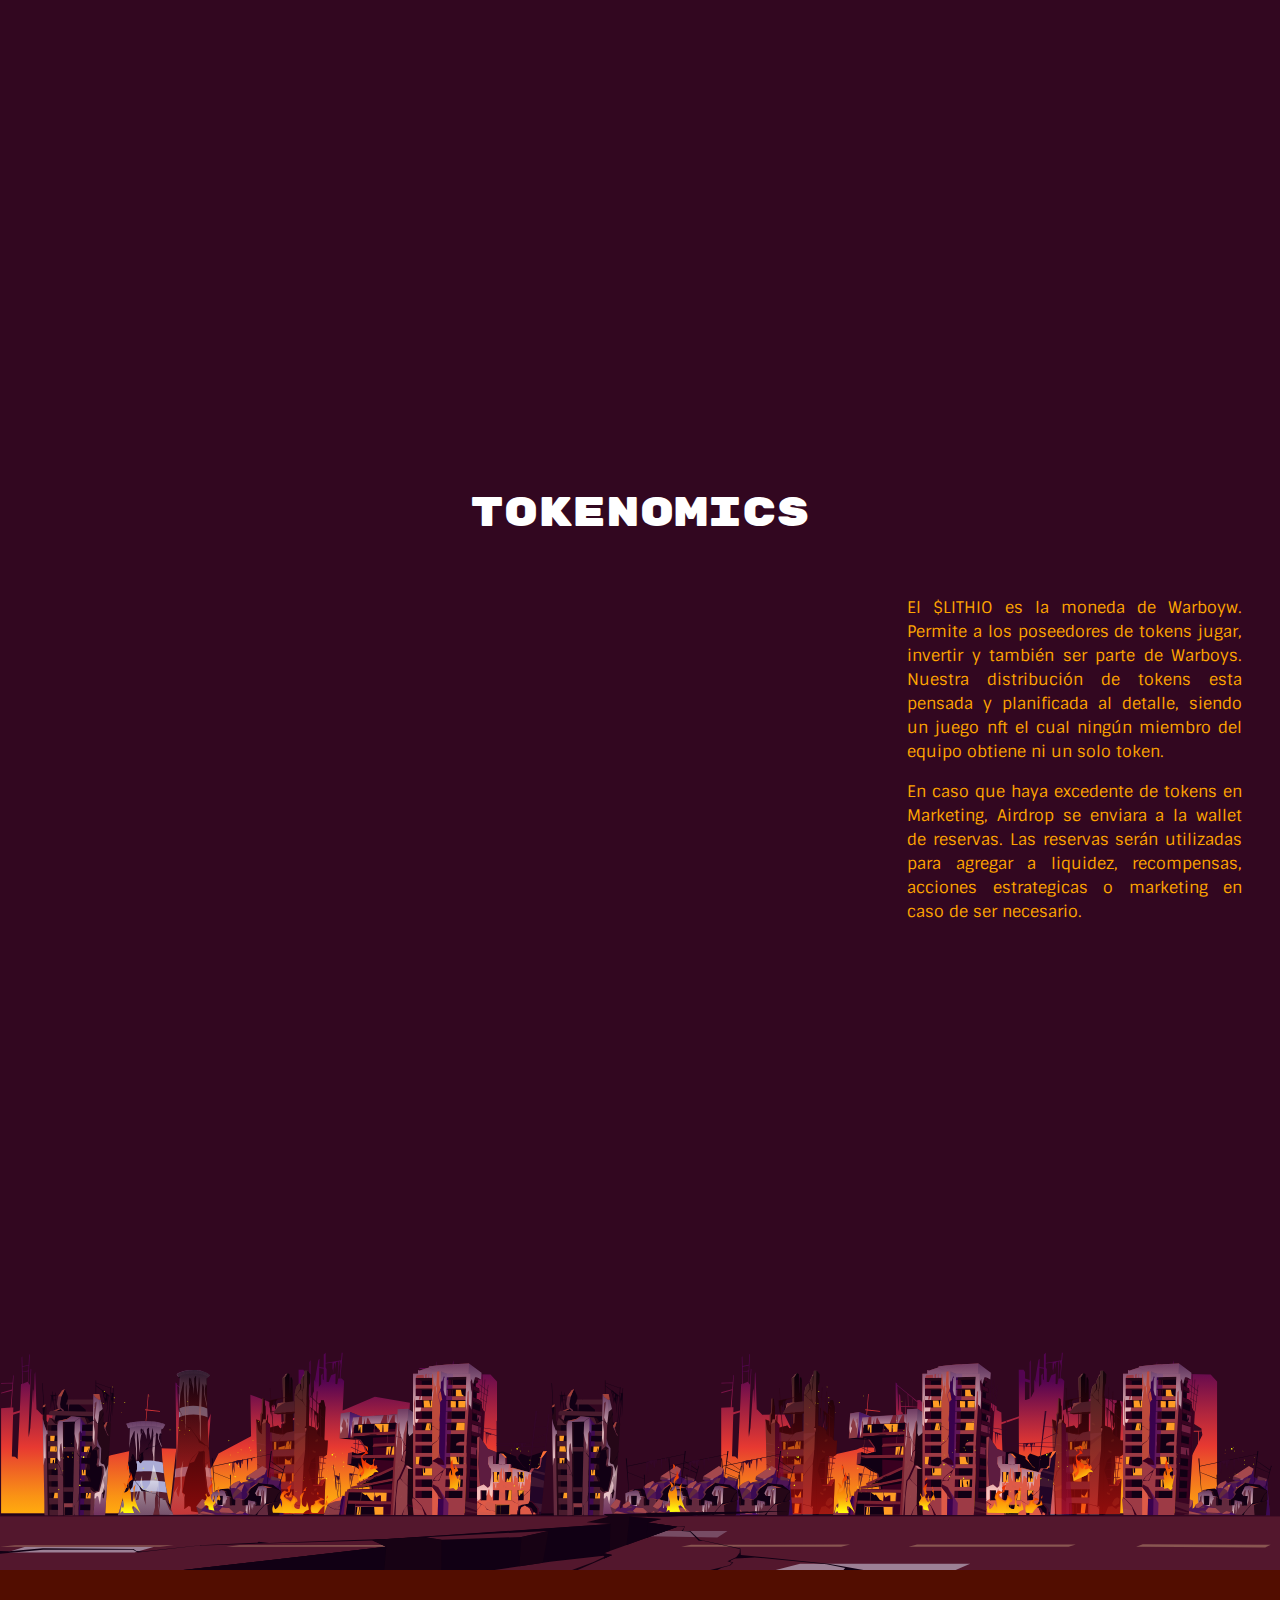
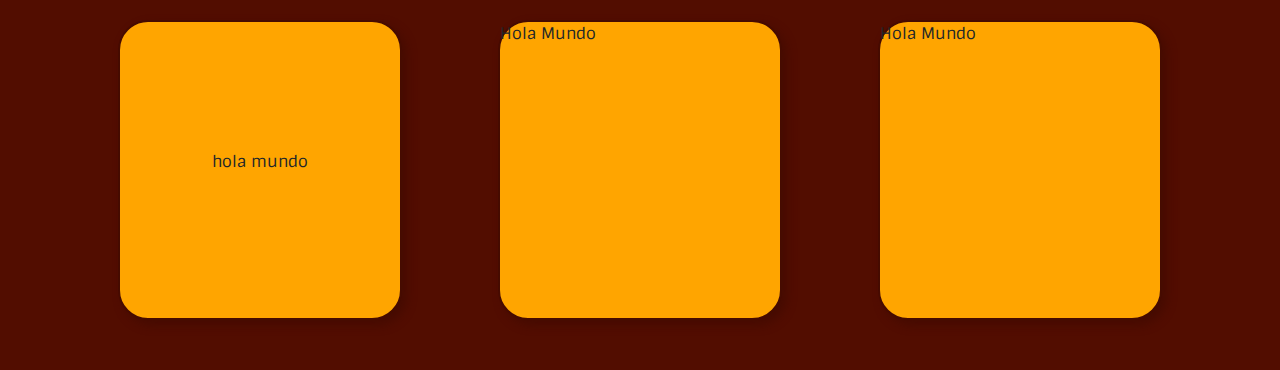
==== commit 202a30e5: "update" ====
--- a/index.html
+++ b/index.html
@@ -133,13 +133,13 @@
 		
 	</div>
 </section>
-<section class="muro">
+<section class="game2">
 	<img class="muro-cota" src="assets/img/start/muro.svg">
-	<div class="containe mtop">
-		<div id="carouselExampleFade" class="carousel slide carousel-fade" data-bs-ride="carousel">
-		  <div class="carousel-inner">
-		    <div class="carousel-item active">
-		        <div class="row mt-5">
+	<div id="carouselExampleIndicators" class="carousel slide" data-bs-ride="carousel">
+	  <div class="carousel-inner">
+	    <div class="carousel-item active">
+	      <div class="todo-centro">
+	      		<div class="row mtop">
 					<div class="col-lg-6 col-md-6 col-sm-12">
 						<div class="muro1">
 							<img class="img-warriors" src="assets/img/warriors/warriors.jpg">
@@ -211,21 +211,13 @@
 							</div>
 						</div>
 					</div>
-					<div class="row">
-						<div class="col-lg-12 col-md-12 col-sm-12">
-							<div class="muro-text-ad">
-								<p class="muro-text">
-									Acuñar cada WarBoy costara 25$ que deben ser pagados de la siguiente manera: 5$ en BNB y 20$ en $LITHIO.
-									Los Warboys pueden ser dejados atras (Quemados), lo que devolvera al jugador el 30% del valor en $TOKEN directo a la wallet siempre y cuando aun tengan todos los usos..
-								</p>
-								<p class="text-white text-center">Cada WarBoy tiene un limite de 30 expediciones antes ser quemado definitivamente.</p>
-							</div>
-						</div>
-					</div>
+					
 				</div>
 		    </div>
-		    <div class="carousel-item">
-		      <div class="row mt-5">
+	    </div>
+	    <div class="carousel-item">
+	      <div class="todo-centro">
+	      	<div class="row mtop">
 					<div class="col-lg-6 col-md-6 col-sm-12">
 						<div class="muro1">
 							<img class="img-warriors" src="assets/img/warriors/carsloops.jpg">
@@ -299,21 +291,12 @@
 							</div>
 						</div>
 					</div>
-					<div class="row">
-						<div class="col-lg-12 col-md-12 col-sm-12">
-							<div class="muro-text-ad">
-								<p class="muro-text">
-									Acuñar cada WarCar costara 30$ que deben ser pagados de la siguiente manera: 7$ en BNB y 23$ en $LITHIO.
-Si no te gusta algún WarCar podrás quemarlo de inmediato y recuperar 30% del valor en $LITHIO de inmediato directo a tu wallet siempre y cuando aun tengan las 50 expediciones
-								</p>
-								<p class="text-white text-center">Cada WarCar tiene un limite de 50 expediciones antes ser quemado definitivamente.</p>
-							</div>
-						</div>
-					</div>
-				</div>
-		    </div>
-		    <div class="carousel-item">
-		        <div class="row mt-5">
+	      </div>
+	    </div>
+	    </div>
+	    <div class="carousel-item">
+	      <div class="todo-centro">
+	      	<div class="row mtop">
 					<div class="col-lg-6 col-md-6 col-sm-12">
 						<div class="muro1">
 							<img class="img-warriors" src="assets/img/warriors/houses.jpg">
@@ -418,29 +401,123 @@
 							</div>
 						</div>
 					</div>
-					<div class="row mt-5">
-						<div class="col-lg-12 col-md-12 col-sm-12">
-							<div class="muro-text-ad">
-								<p class="text-white text-center">Solo podras realizar una incursion cada 24 horas.</p>
-							</div>
-						</div>
-					</div>
-				</div>
-		    </div>
-		  </div>
-		  <button class="carousel-control-prev" type="button" data-bs-target="#carouselExampleFade" data-bs-slide="prev">
-		    <span class="carousel-control-prev-icon" aria-hidden="true"></span>
-		    <span class="visually-hidden">Previous</span>
-		  </button>
-		  <button class="carousel-control-next" type="button" data-bs-target="#carouselExampleFade" data-bs-slide="next">
-		    <span class="carousel-control-next-icon" aria-hidden="true"></span>
-		    <span class="visually-hidden">Next</span>
-		  </button>
-		</div>
-		
+	      </div>
+	    </div>
+	  </div>
+	  <button class="carousel-control-prev" type="button" data-bs-target="#carouselExampleIndicators" data-bs-slide="prev">
+	    <span class="carousel-control-prev-icon" aria-hidden="true"></span>
+	    <span class="visually-hidden">Previous</span>
+	  </button>
+	  <button class="carousel-control-next" type="button" data-bs-target="#carouselExampleIndicators" data-bs-slide="next">
+	    <span class="carousel-control-next-icon" aria-hidden="true"></span>
+	    <span class="visually-hidden">Next</span>
+	  </button>
 	</div>
 </section>
+
+<section class="tokenomics">
+	<h1 class="muro-titles">TOKENOMICS</h1>
+		<div class="row graphic-up">
+			<div class="col-lg-8 col-md-12 col-sm-12">
+				<div id="chartdiv"></div>
+			</div>
+			<div class="col-lg-4 col-md-4 col-sm-12 token">
+				<p>El $LITHIO es la moneda de Warboyw. Permite a los poseedores de tokens jugar, invertir y también ser parte de Warboys. Nuestra distribución de tokens esta pensada y planificada al detalle, siendo un juego nft el cual ningún miembro del equipo obtiene ni un solo token.</p>
+				<p>En caso que haya excedente de tokens en Marketing, Airdrop se enviara a la wallet de reservas.
+Las reservas serán utilizadas para agregar a liquidez, recompensas, acciones estrategicas o marketing en caso de ser necesario.</p>
+			</div>
+		</div>
+		<div style="margin-top: 300px"></div>
+		<img class="part1" src="assets/img/tokenomics/back.svg">
+		<img class="part2" src="assets/img/tokenomics/edificios.svg">
+		<img class="part3" src="assets/img/tokenomics/fuego.svg">
+		<img class="part4" src="assets/img/tokenomics/suelo.svg">
+</section>
+<section class="team">
+	<div class="container">
+		<div class="row">
+			<div class="col-lg-4 col-md-4 col-sm-12">
+				<div class="card-f">
+					<div class="text-padding">
+						<div class="flex-onp">
+							hola mundo
+						</div>
+					</div>
+				</div>
+			</div>
+			<div class="col-lg-4 col-md-4 col-sm-12">
+				<div class="card-f">
+					Hola Mundo
+				</div>
+			</div>
+			<div class="col-lg-4 col-md-4 col-sm-12">
+				<div class="card-f">
+					Hola Mundo
+				</div>
+			</div>
+		</div>
+	</div>
+</section>
+<!-- Chart code -->
+
+</script>
+<script src="https://cdn.amcharts.com/lib/4/core.js"></script>
+<script src="https://cdn.amcharts.com/lib/4/charts.js"></script>
+<script src="https://cdn.amcharts.com/lib/4/themes/animated.js"></script>
 <script src="assets/js/bootstrap.min.js"></script>
 <script src="assets/js/main.js"></script>
+<script>
+am4core.ready(function() {
+
+// Themes begin
+am4core.useTheme(am4themes_animated);
+// Themes end
+
+var chart = am4core.create("chartdiv", am4charts.PieChart3D);
+chart.hiddenState.properties.opacity = 0; // this creates initial fade-in
+
+
+
+chart.data = [
+  {
+    country: "Recompensas",
+    litres: 12600000
+  },
+  {
+    country: "Liquidez",
+    litres: 1600000
+  },
+  {
+    country: "Preventa Semilla",
+    litres: 700000
+  },
+  {
+    country: "Preventa Publica",
+    litres: 2400000
+  },
+  {
+    country: "Marketing",
+    litres: 1000000
+  },
+  {
+    country: "Lanzamiento Aéreo",
+    litres: 400000
+  },
+  {
+    country: "Reserva",
+    litres: 1300000
+  }
+];
+
+chart.innerRadius = 100;
+
+var series = chart.series.push(new am4charts.PieSeries3D());
+series.dataFields.value = "litres";
+series.dataFields.category = "country";
+
+}); // end am4core.ready()
+
+</script>
+
 </body>
 </html>--- a/assets/css/main.css
+++ b/assets/css/main.css
@@ -4,6 +4,16 @@
   --font-bold: 'Rubik Mono One', sans-serif;
   --font-text: 'Sintony', sans-serif;
   --font-cursive: 'Rock Salt', cursive;
+}
+
+body {
+  -ms-overflow-style: none;  /* IE and Edge */
+  scrollbar-width: none;  /* Firefox */
+}
+
+/* Hide scrollbar for Chrome, Safari and Opera */
+body::-webkit-scrollbar {
+  display: none;
 }
 
 *{
@@ -450,7 +460,7 @@
 }
 .muro1{
   width: 100%;
-    height: 400px;
+    height: 100%;
     display: flex;
     flex-direction: column;
     align-items: center;
@@ -465,6 +475,7 @@
 .muro-text{
   color: brown;
     text-align: center;
+    padding: 0px 30px;
 }
 .color-b{
   color: brown;
@@ -484,11 +495,118 @@
 }
 @media only screen and (max-width: 768px){
   .mtop{
-  margin-top: 20px;
+  margin-top: 60px;
   }
 }
 @media only screen and (max-width: 768px){
   .muro{
   height: 175%;
   }
-}+}
+
+.game2{
+  height: 110vh;
+    width: 100%;
+    background: #320720;
+    position: relative;
+}
+@media only screen and (max-width: 768px){
+  .game2{
+  height: 100%;
+  }
+  .mtop{
+    margin-top: 100px;
+  }
+}
+.todo-centro{
+  display: flex;
+    height: 100%;
+    width: 100%;
+    justify-content: center;
+    align-items: center;
+}
+.tokenomics{
+      width: 100%;
+    height: 120vh;
+    background: #320720;
+    position: relative;
+    overflow: hidden;
+}
+
+#chartdiv {
+  width: 100%;
+  height: 500px;
+}
+tspan{
+  color: white !important;
+}
+g text{
+  fill: orange !important;
+}
+g polyline{
+  stroke: orange !important;
+}
+g rect{
+  display: none !important;
+}
+
+.token{
+  color: orange;
+    padding: 50px;
+    text-align: justify;
+}
+.part1{
+  position: absolute;
+    bottom: 0;
+    width: 100%;
+    z-index: 1;
+}
+.part2{
+  position: absolute;
+    bottom: 0;
+    width: 100%;
+    z-index: 2;
+}
+.part3{
+  position: absolute;
+    bottom: 0;
+    width: 100%;
+    z-index: 3;
+}
+.part4{
+  position: absolute;
+    bottom: 0;
+    width: 100%;
+    z-index: 4;
+}
+.graphic-up{
+  position: relative;
+  z-index: 5;
+}
+.team{
+  background: #520d00;
+  width: 100%;
+  height: 400px;
+  padding: 50px 0px;
+}
+.card-f{
+  height: 300px;
+    width: 80%;
+    background: orange;
+    display: block;
+    margin: auto;
+    border-radius: 30px;
+    border: 2px solid #460b00;
+    box-shadow: 5px 5px 10px #460b00;
+}
+.text-padding{
+  padding: 30px;
+}
+.flex-onp{
+  display: flex;
+    height: 220px;
+    width: 100%;
+    align-items: center;
+    justify-content: center;
+}
+/* Graficas JS en 3d *//////
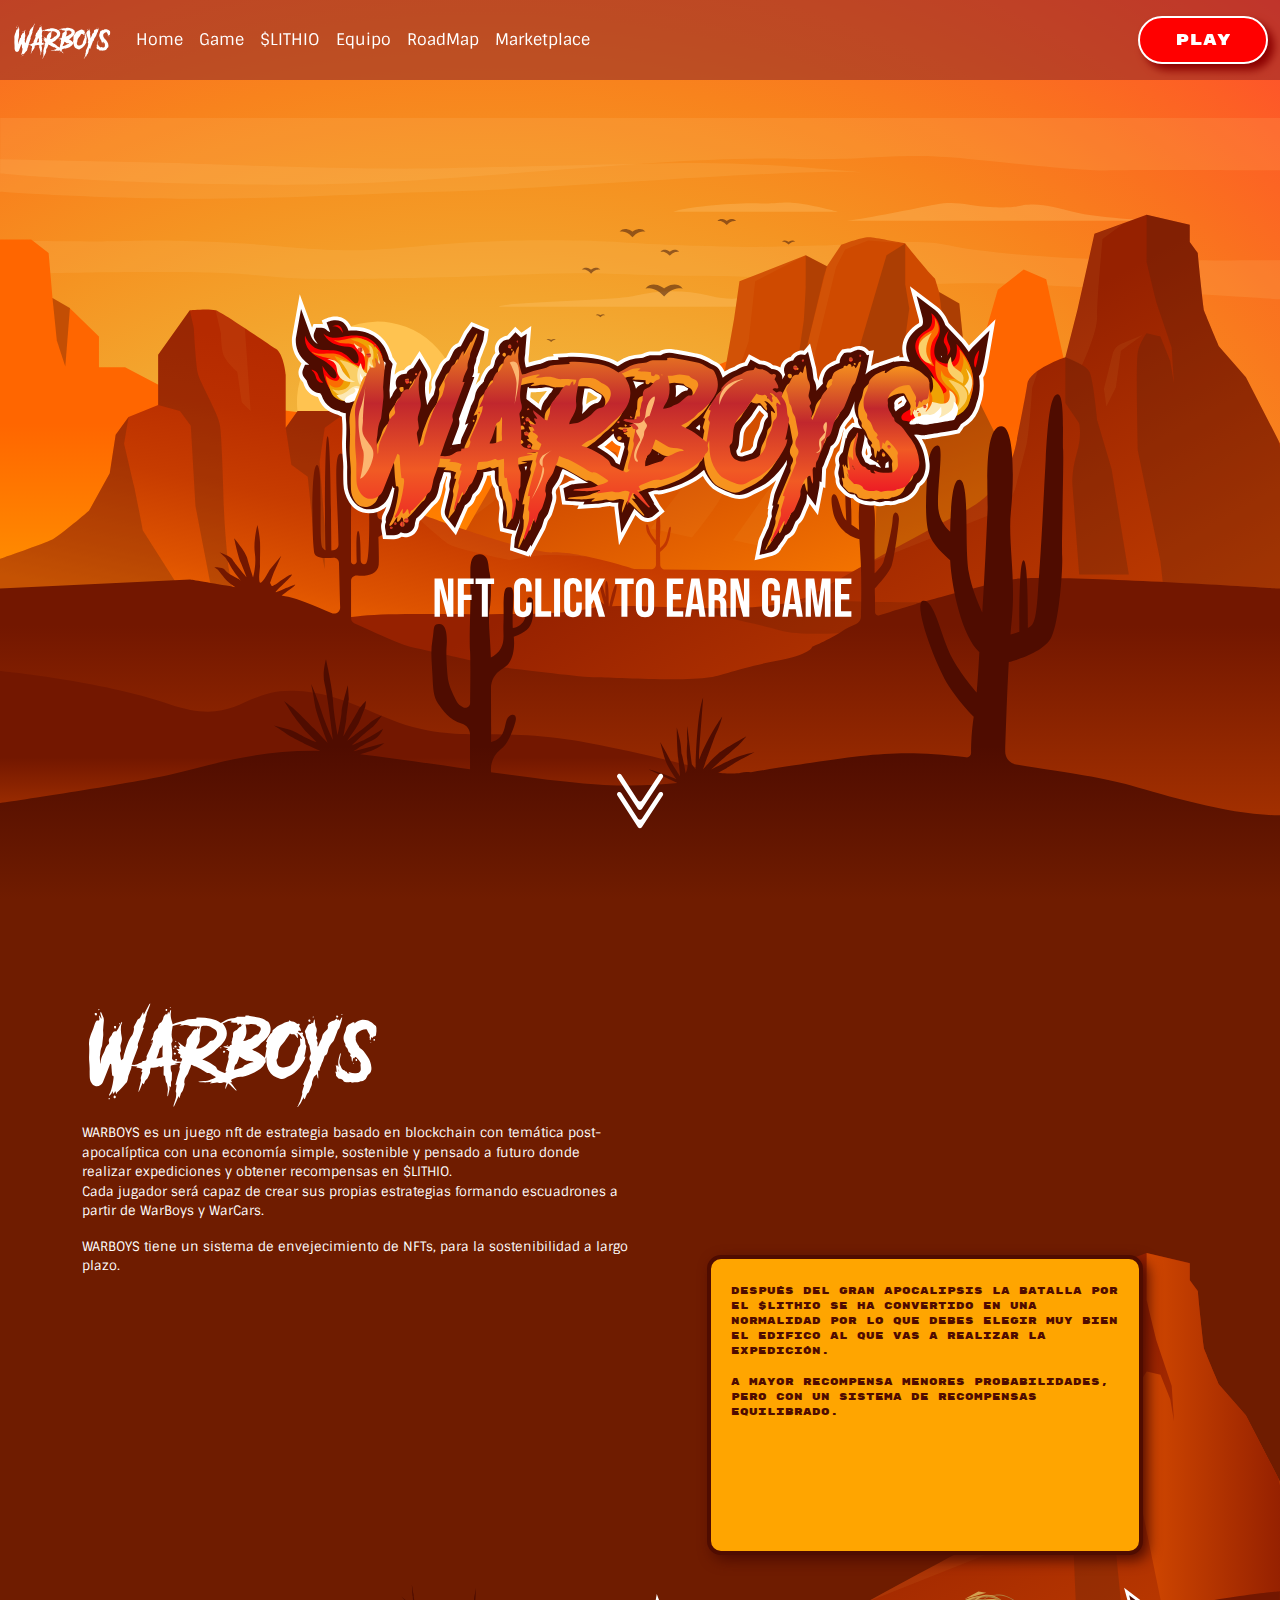
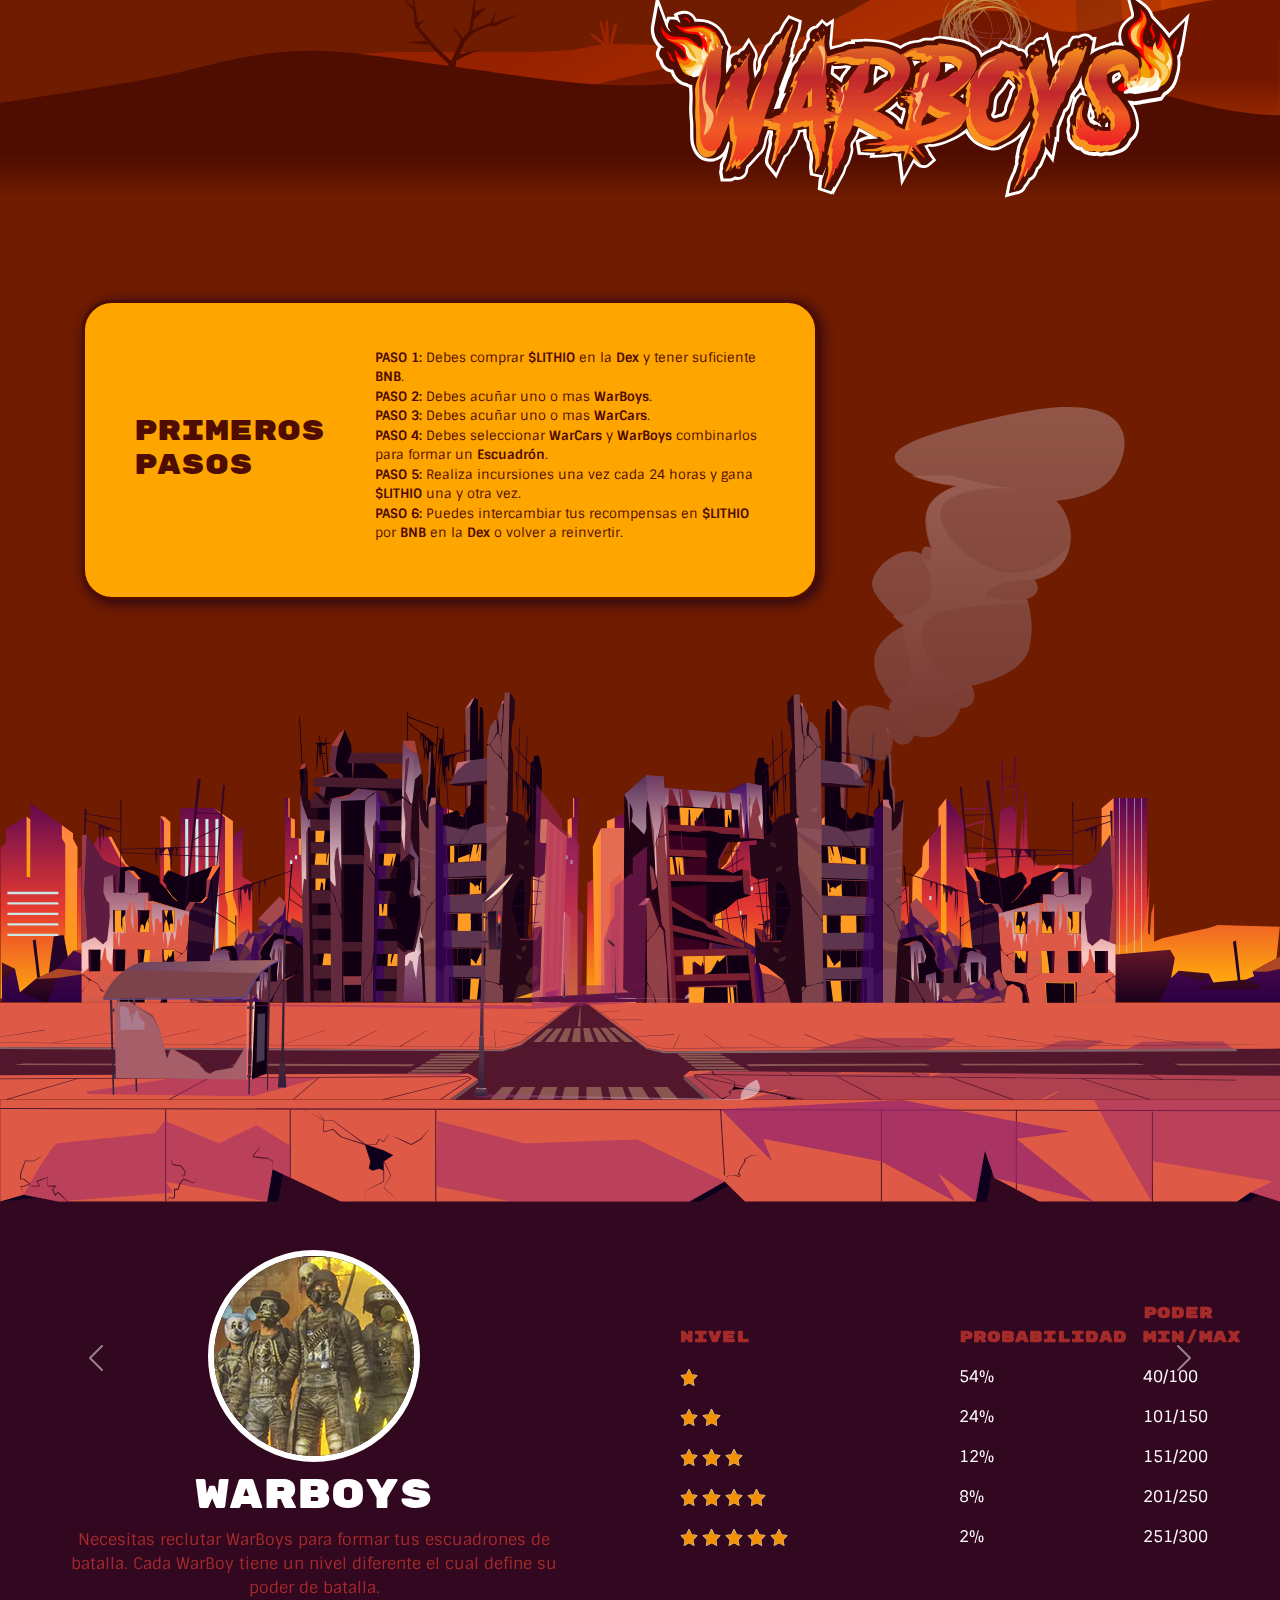
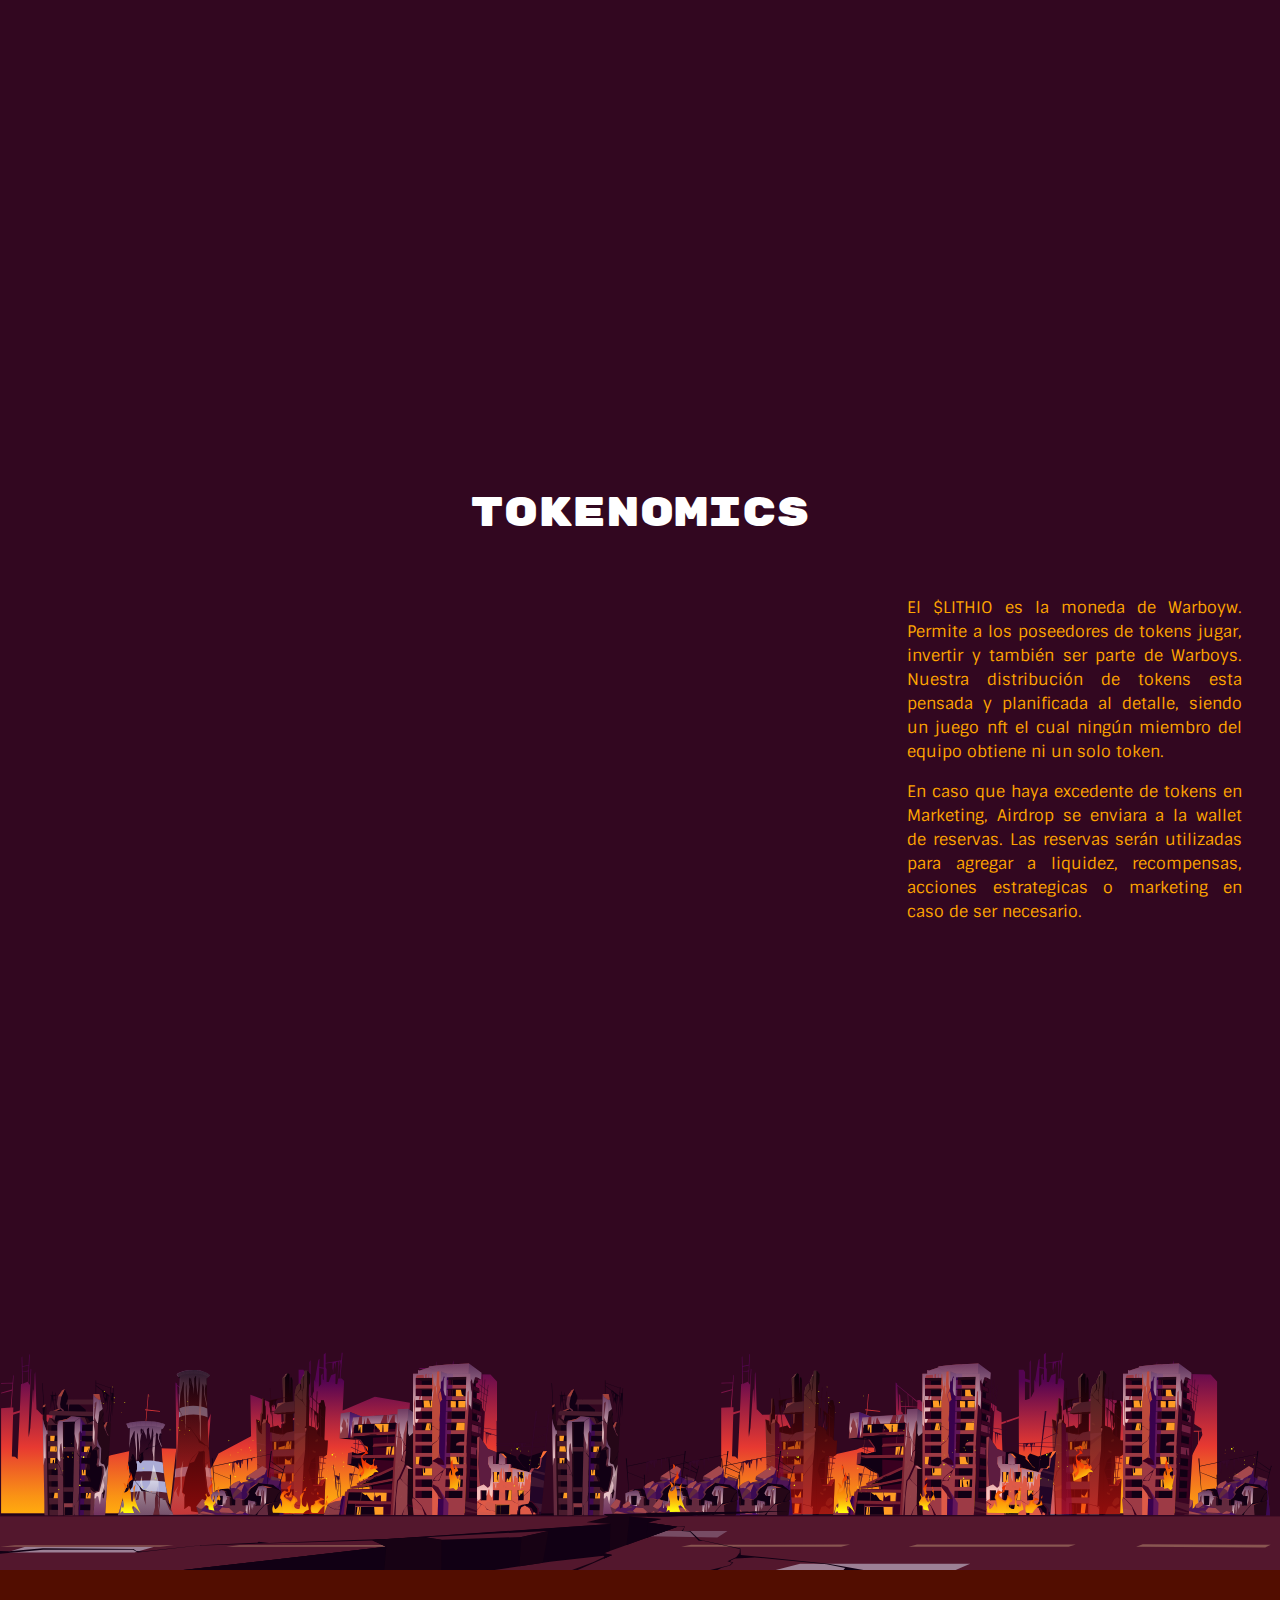
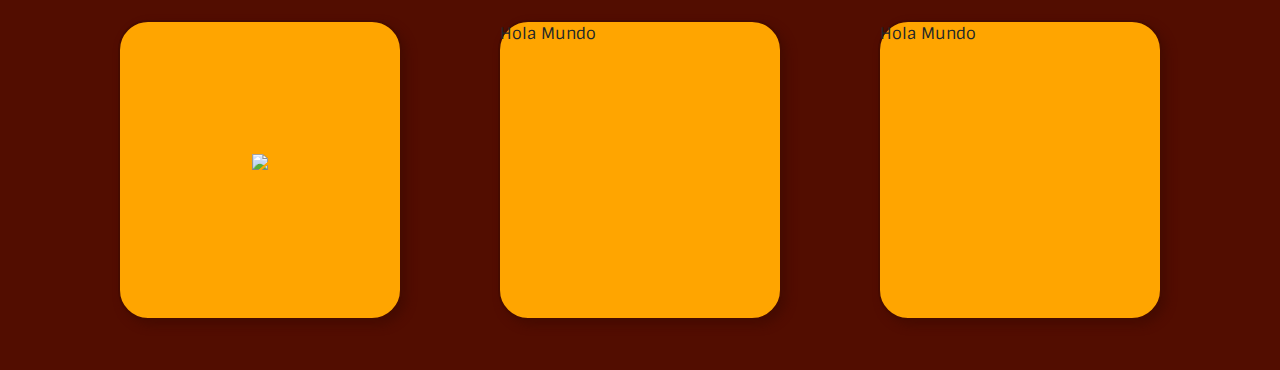
==== commit a92202f0: "ultima" ====
--- a/index.html
+++ b/index.html
@@ -440,7 +440,7 @@
 				<div class="card-f">
 					<div class="text-padding">
 						<div class="flex-onp">
-							hola mundo
+							<img src="assets/img/">
 						</div>
 					</div>
 				</div>
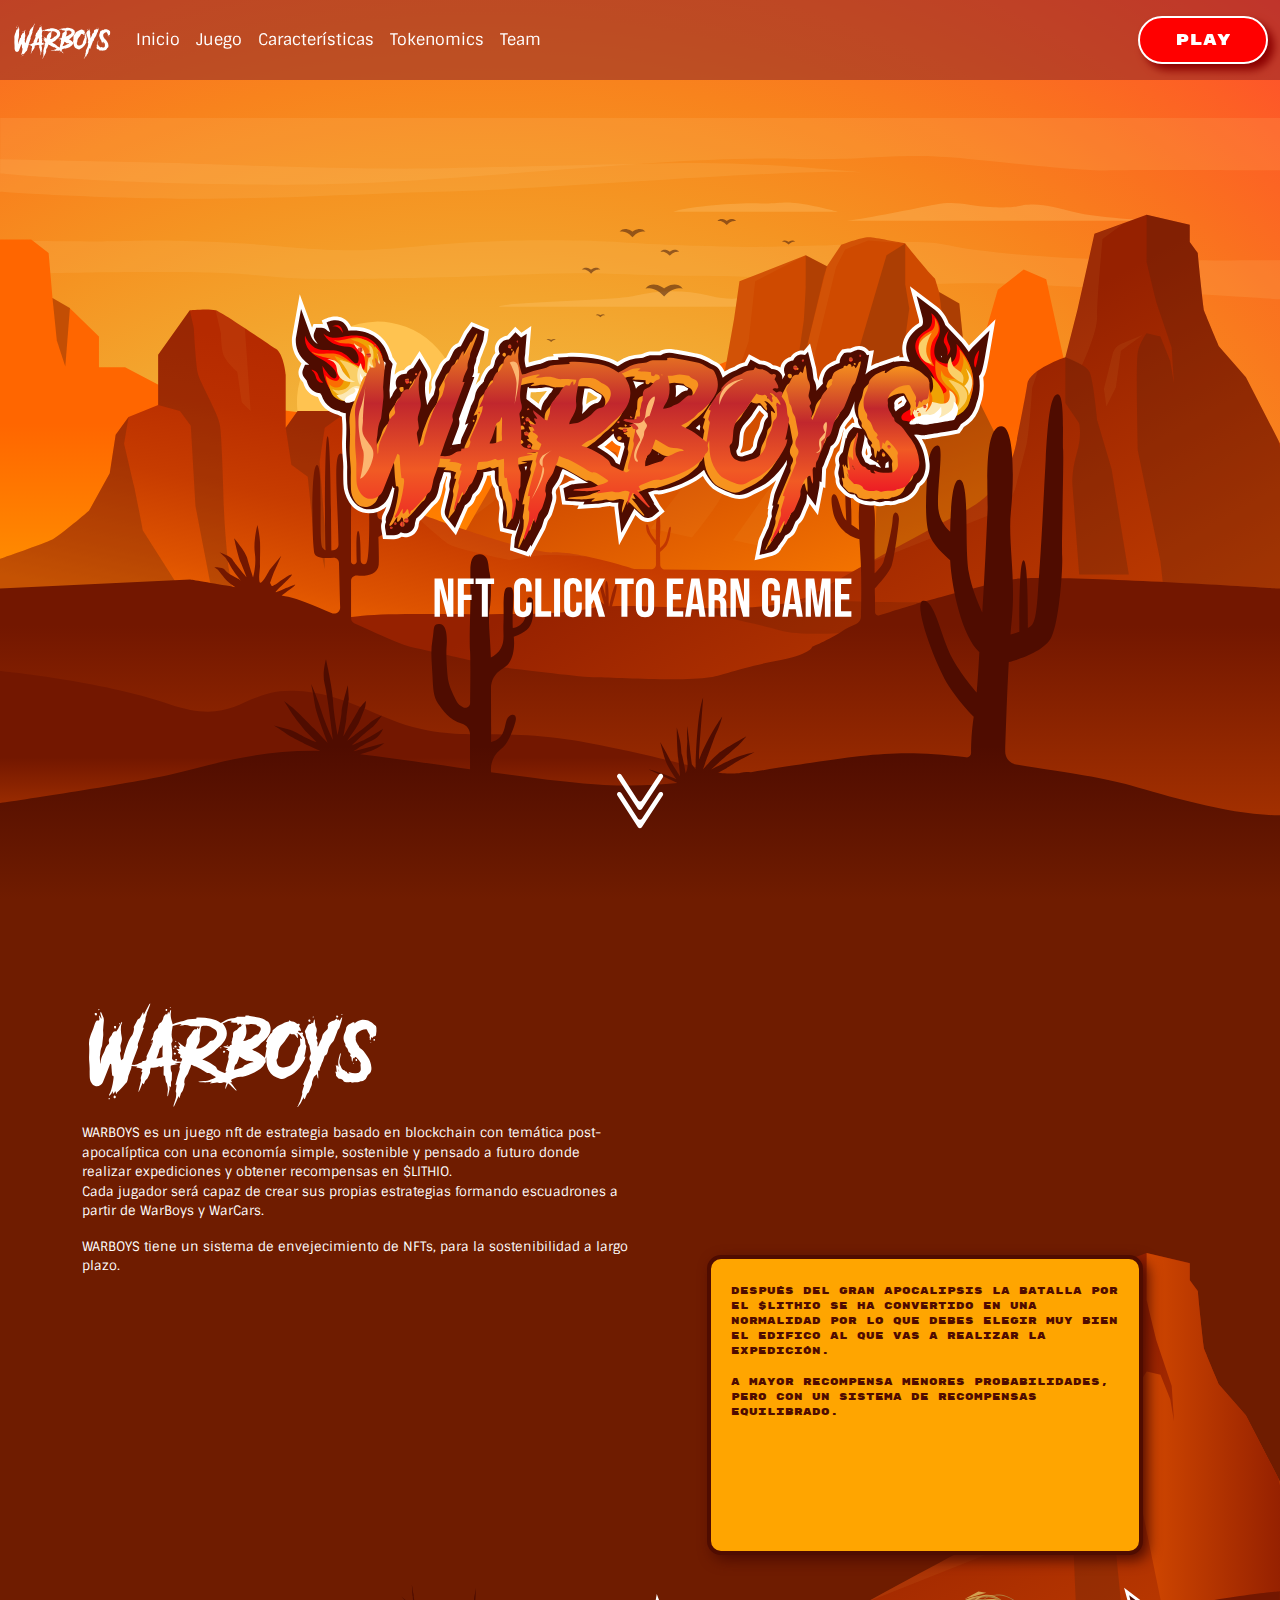
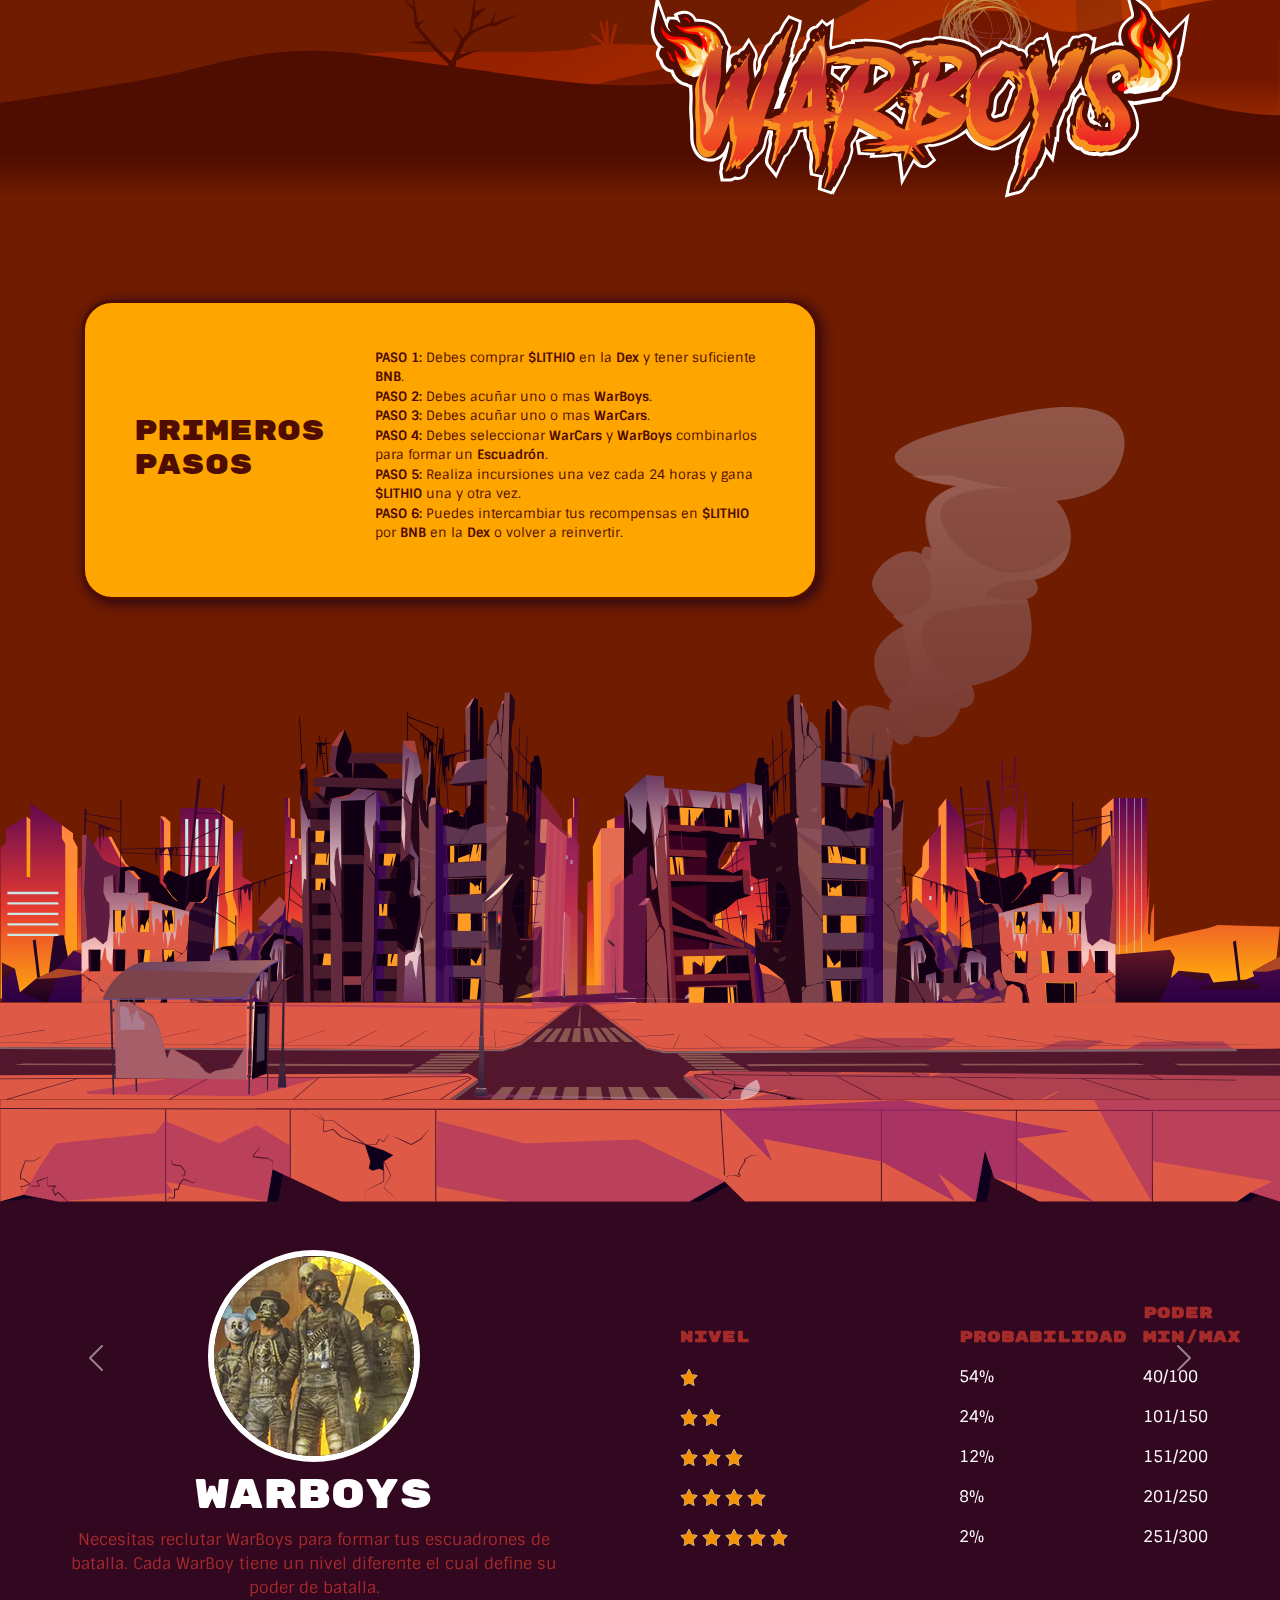
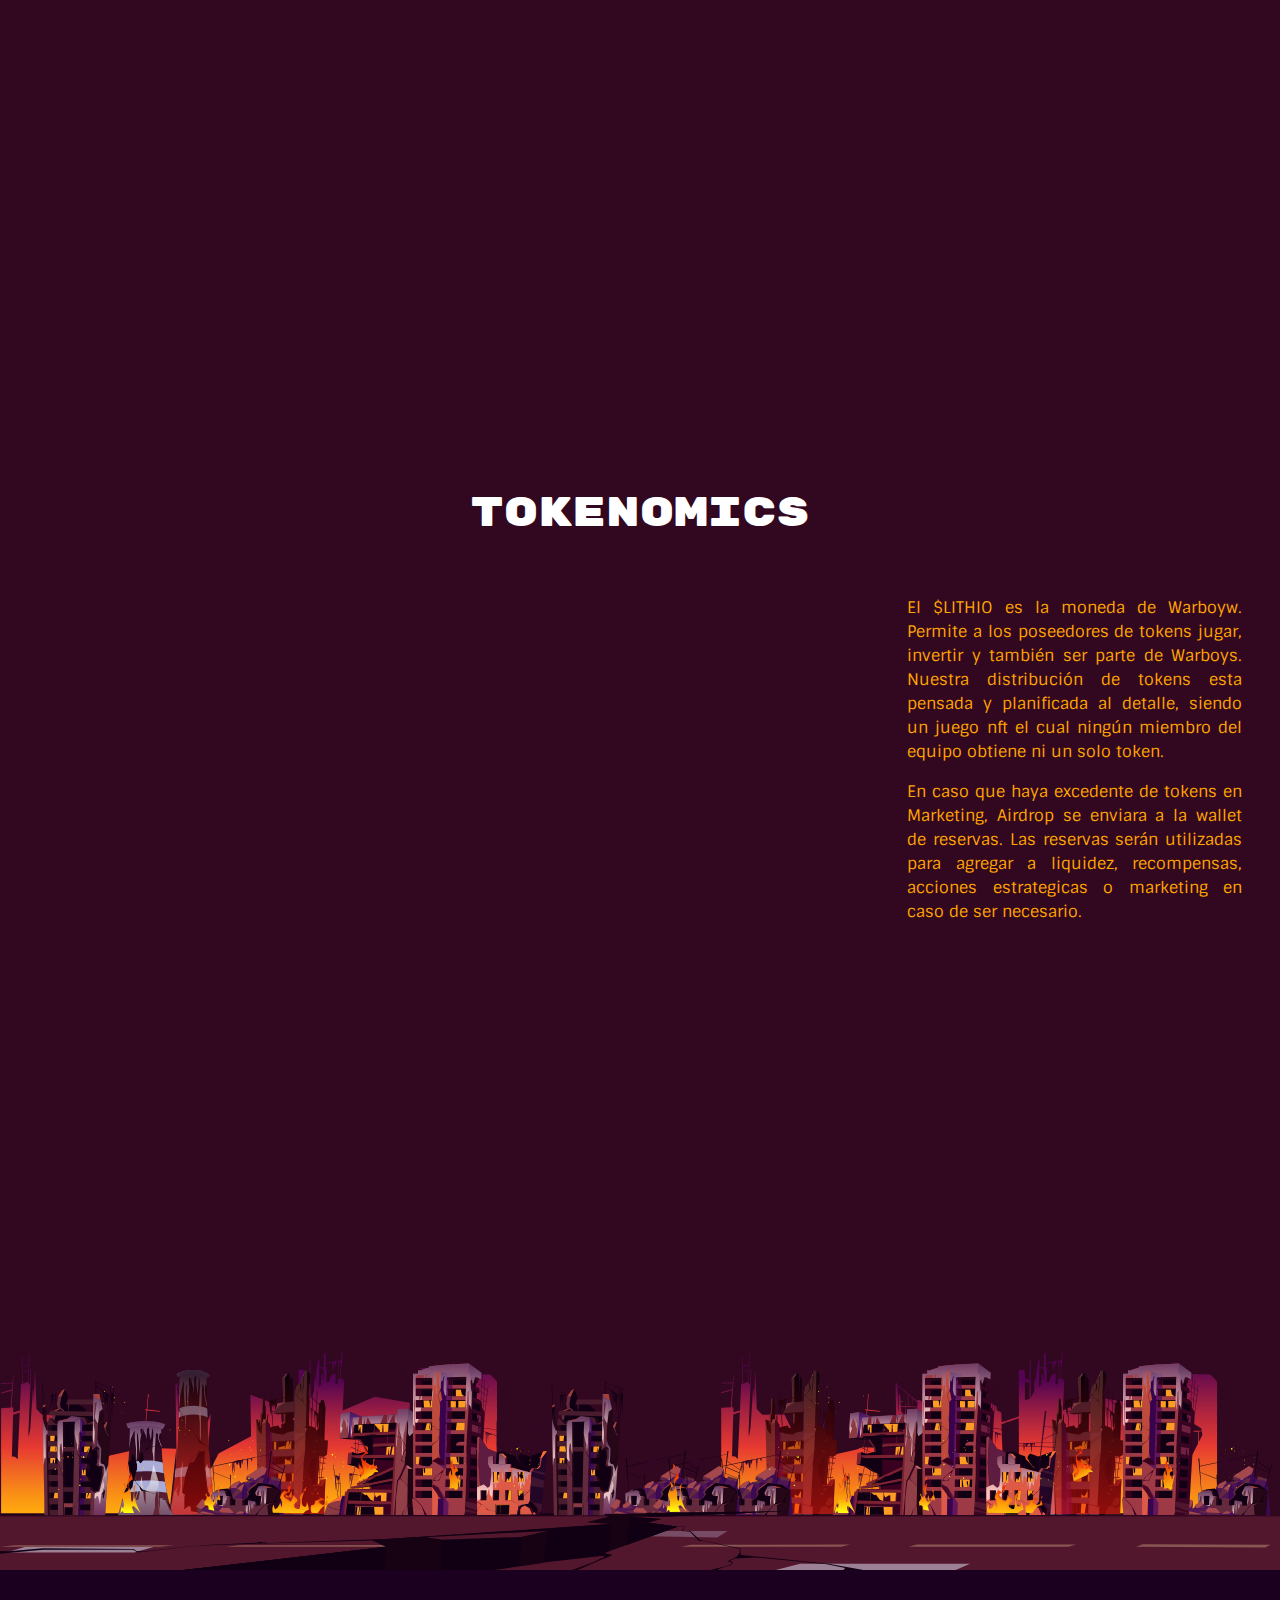
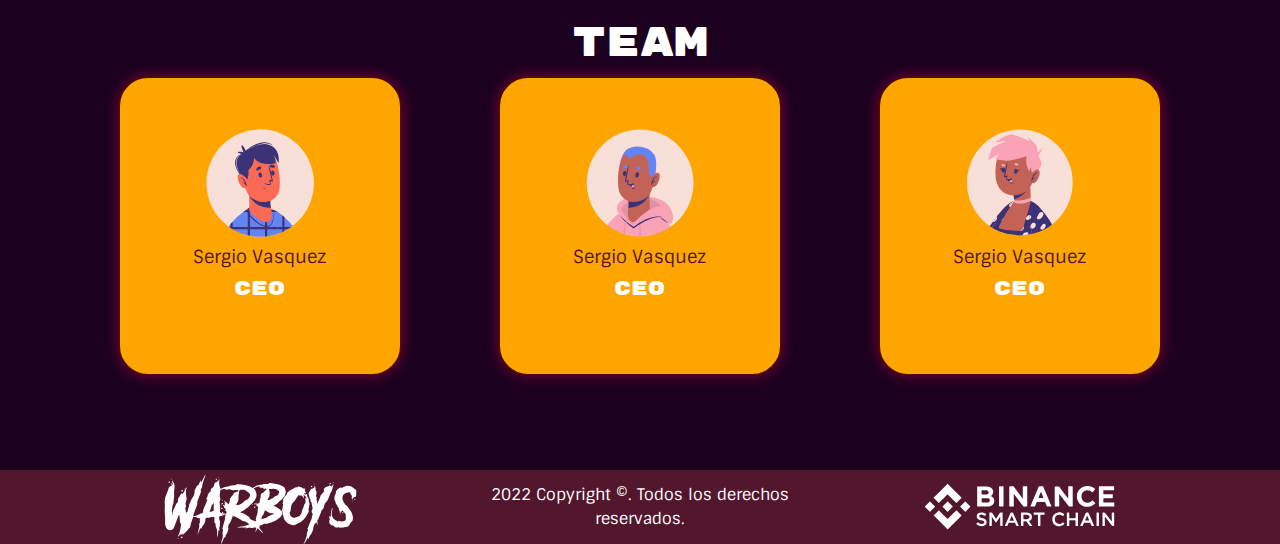
==== commit 918bad84: "update final 1.0" ====
--- a/index.html
+++ b/index.html
@@ -8,6 +8,13 @@
 	<link rel="stylesheet" type="text/css" href="https://cdnjs.cloudflare.com/ajax/libs/animate.css/4.1.1/animate.min.css">
 </head>
 <body>
+	<div class="preload" id="onload">
+		<img style="width:40%;" src="assets/img/logos/logo-preload.svg">
+		<div class="d-flex-op">
+			<img src="assets/img/logos/844.gif">
+			<h5 class="text-preload">Cargando...</h5>
+		</div>
+	</div>
 <header>
 	<nav class="navbar fixed-top navbar-expand-lg navbar-light light-bg zindex-12">
 	  <div class="container-fluid">
@@ -18,22 +25,19 @@
 	    <div class="collapse navbar-collapse" id="navbarText">
 	      <ul class="navbar-nav me-auto mb-2 mb-lg-0">
 	        <li class="nav-item">
-	          <a class="nav-link active link-menu" aria-current="page" href="#">Home</a>
+	          <a class="nav-link active link-menu" aria-current="page" href="#">Inicio</a>
 	        </li>
 	        <li class="nav-item">
-	          <a class="nav-link link-menu" href="#">Game</a>
+	          <a class="nav-link link-menu" href="#game">Juego</a>
 	        </li>
 	         <li class="nav-item">
-	          <a class="nav-link link-menu" aria-current="page" href="#">$LITHIO</a>
+	          <a class="nav-link link-menu" aria-current="page" href="#game2">Características</a>
 	        </li>
 	        <li class="nav-item">
-	          <a class="nav-link link-menu" href="#">Equipo</a>
+	          <a class="nav-link link-menu" href="#tokenomics">Tokenomics</a>
 	        </li>
 	        <li class="nav-item">
-	          <a class="nav-link link-menu" href="#">RoadMap</a>
-	        </li>
-	        <li class="nav-item">
-	          <a class="nav-link link-menu" href="#">Marketplace</a>
+	          <a class="nav-link link-menu" href="#team">Team</a>
 	        </li>
 	      </ul>
 	      <span class="navbar-text">
@@ -61,7 +65,7 @@
 			<!--  -->	
 		
 </header>
-<section class="game">
+<section class="game" id="game">
 	<img src="assets/img/shapes/11.svg" class="shape11" id="shape11">
 	<img src="assets/img/shapes/12.svg" class="shape12" id="shape12">
 	<img src="assets/img/shapes/13.svg" class="shape13" id="shape13">
@@ -133,7 +137,7 @@
 		
 	</div>
 </section>
-<section class="game2">
+<section class="game2" id="game2">
 	<img class="muro-cota" src="assets/img/start/muro.svg">
 	<div id="carouselExampleIndicators" class="carousel slide" data-bs-ride="carousel">
 	  <div class="carousel-inner">
@@ -415,13 +419,13 @@
 	</div>
 </section>
 
-<section class="tokenomics">
+<section class="tokenomics" id="tokenomics">
 	<h1 class="muro-titles">TOKENOMICS</h1>
 		<div class="row graphic-up">
 			<div class="col-lg-8 col-md-12 col-sm-12">
 				<div id="chartdiv"></div>
 			</div>
-			<div class="col-lg-4 col-md-4 col-sm-12 token">
+			<div class="col-lg-4 col-md-12 col-sm-12 token">
 				<p>El $LITHIO es la moneda de Warboyw. Permite a los poseedores de tokens jugar, invertir y también ser parte de Warboys. Nuestra distribución de tokens esta pensada y planificada al detalle, siendo un juego nft el cual ningún miembro del equipo obtiene ni un solo token.</p>
 				<p>En caso que haya excedente de tokens en Marketing, Airdrop se enviara a la wallet de reservas.
 Las reservas serán utilizadas para agregar a liquidez, recompensas, acciones estrategicas o marketing en caso de ser necesario.</p>
@@ -433,37 +437,69 @@
 		<img class="part3" src="assets/img/tokenomics/fuego.svg">
 		<img class="part4" src="assets/img/tokenomics/suelo.svg">
 </section>
-<section class="team">
+<section class="team" id="team">
 	<div class="container">
+		<h1 class="muro-titles">TEAM</h1>
 		<div class="row">
 			<div class="col-lg-4 col-md-4 col-sm-12">
 				<div class="card-f">
 					<div class="text-padding">
 						<div class="flex-onp">
-							<img src="assets/img/">
+							<img style="width:50%;" src="assets/img/users/avatar1.svg">
+							<h4 class="text-team mt-2 text-white">Sergio Vasquez</h4>
+							<h5 class="muro-titles">CEO</h5>
 						</div>
 					</div>
 				</div>
 			</div>
 			<div class="col-lg-4 col-md-4 col-sm-12">
 				<div class="card-f">
-					Hola Mundo
+					<div class="text-padding">
+						<div class="flex-onp">
+							<img style="width:50%;" src="assets/img/users/avatar2.svg">
+							<h4 class="text-team mt-2 text-white">Sergio Vasquez</h4>
+							<h5 class="muro-titles">CEO</h5>
+						</div>
+					</div>
 				</div>
 			</div>
 			<div class="col-lg-4 col-md-4 col-sm-12">
 				<div class="card-f">
-					Hola Mundo
+					<div class="text-padding">
+						<div class="flex-onp">
+							<img style="width:50%;" src="assets/img/users/avatar3.svg">
+							<h4 class="text-team mt-2 text-white">Sergio Vasquez</h4>
+							<h5 class="muro-titles">CEO</h5>
+						</div>
+					</div>
 				</div>
 			</div>
 		</div>
 	</div>
 </section>
 <!-- Chart code -->
-
+<footer>
+	<div class="container">
+		<div class="row">
+			<div class="col-lg-4 col-md-4 col-sm-12 footer1">
+				<img style="width:200px;" src="assets/img/logos/logo-white.svg">
+			</div>
+			<div class="col-lg-4 col-md-4 col-sm-12" style="display: flex;
+    align-items: center;">
+				<p class="text-white footer2">2022 Copyright ©. Todos los derechos reservados.</p>
+			</div>
+			<div class="col-lg-4 col-md-4 col-sm-12 footer3">
+				<img style="width:200px;" src="assets/img/logos/bsc.svg">
+			</div>
+		</div>
+	</div>
+</footer>
 </script>
+
 <script src="https://cdn.amcharts.com/lib/4/core.js"></script>
 <script src="https://cdn.amcharts.com/lib/4/charts.js"></script>
 <script src="https://cdn.amcharts.com/lib/4/themes/animated.js"></script>
+<script src="assets/js/jquery3.6.0.min.js"></script>
 <script src="assets/js/bootstrap.min.js"></script>
 <script src="assets/js/main.js"></script>
 <script>
--- a/assets/css/main.css
+++ b/assets/css/main.css
@@ -19,7 +19,7 @@
 *{
 	margin: 0;
 	padding: 0;
-	box-sizing: 0;
+	box-sizing: border-box;
 	font-family: var(--font-text);
 }
 
@@ -29,6 +29,35 @@
 	position: relative;
 	background-image: radial-gradient(circle at 37.72% 119.64%, #e1ffa2 0, #e5f792 8.33%, #e9ec81 16.67%, #ece070 25%, #eed35f 33.33%, #f1c54d 41.67%, #f2b53c 50%, #f3a42d 58.33%, #f59422 66.67%, #f8831d 75%, #fa711f 83.33%, #fd5f25 91.67%, #ff4b2e 100%);
   overflow: hidden;
+}
+footer{
+      background: #53172d;
+    width: 100%;
+    height: auto;
+}
+.preload{
+  height: 100vh;
+  width: 100%;
+  top: 0;
+  position: fixed !important;
+  background-image: radial-gradient(circle at 37.72% 119.64%, #e1ffa2 0, #e5f792 8.33%, #e9ec81 16.67%, #ece070 25%, #eed35f 33.33%, #f1c54d 41.67%, #f2b53c 50%, #f3a42d 58.33%, #f59422 66.67%, #f8831d 75%, #fa711f 83.33%, #fd5f25 91.67%, #ff4b2e 100%);
+  overflow: hidden;
+  display: flex;
+  align-items: center;
+  justify-content: center;
+  position: relative;
+  z-index: 99;
+  flex-direction: column;
+}
+.text-preload{
+  font-family: 'Rubik Mono One';
+  color: #4f0c00;
+}
+.d-flex-op{
+  display: flex!important;
+    align-items: center;
+    height: auto;
+    width: auto;
 }
 .p-relative{
   position: relative;
@@ -532,6 +561,11 @@
     position: relative;
     overflow: hidden;
 }
+@media only screen and (max-width: 767px){
+  .tokenomics{
+    height: 100%;
+  }
+}
 
 #chartdiv {
   width: 100%;
@@ -584,10 +618,15 @@
   z-index: 5;
 }
 .team{
-  background: #520d00;
-  width: 100%;
-  height: 400px;
-  padding: 50px 0px;
+      background: #1b011f;
+    width: 100%;
+    height: 500px;
+    padding: 50px 0px;
+}
+@media only screen and (max-width: 767px){
+  .team{
+    height: 100%;
+  }
 }
 .card-f{
   height: 300px;
@@ -597,7 +636,7 @@
     margin: auto;
     border-radius: 30px;
     border: 2px solid #460b00;
-    box-shadow: 5px 5px 10px #460b00;
+    box-shadow: 0px 0px 14px #ff005d69;
 }
 .text-padding{
   padding: 30px;
@@ -608,5 +647,25 @@
     width: 100%;
     align-items: center;
     justify-content: center;
+    flex-direction: column;
+}
+.text-team{
+  font-size: 18px;
+    text-align: center;
+    color: #53172d !important;
+}
+.footer1{
+      display: flex!important;
+    align-items: center;
+    justify-content: center;
+}
+.footer2{
+      text-align: center;
+    margin: auto;
+}
+.footer3{
+  display: flex;
+    justify-content: center;
+    align-items: center;
 }
 /* Graficas JS en 3d *//////
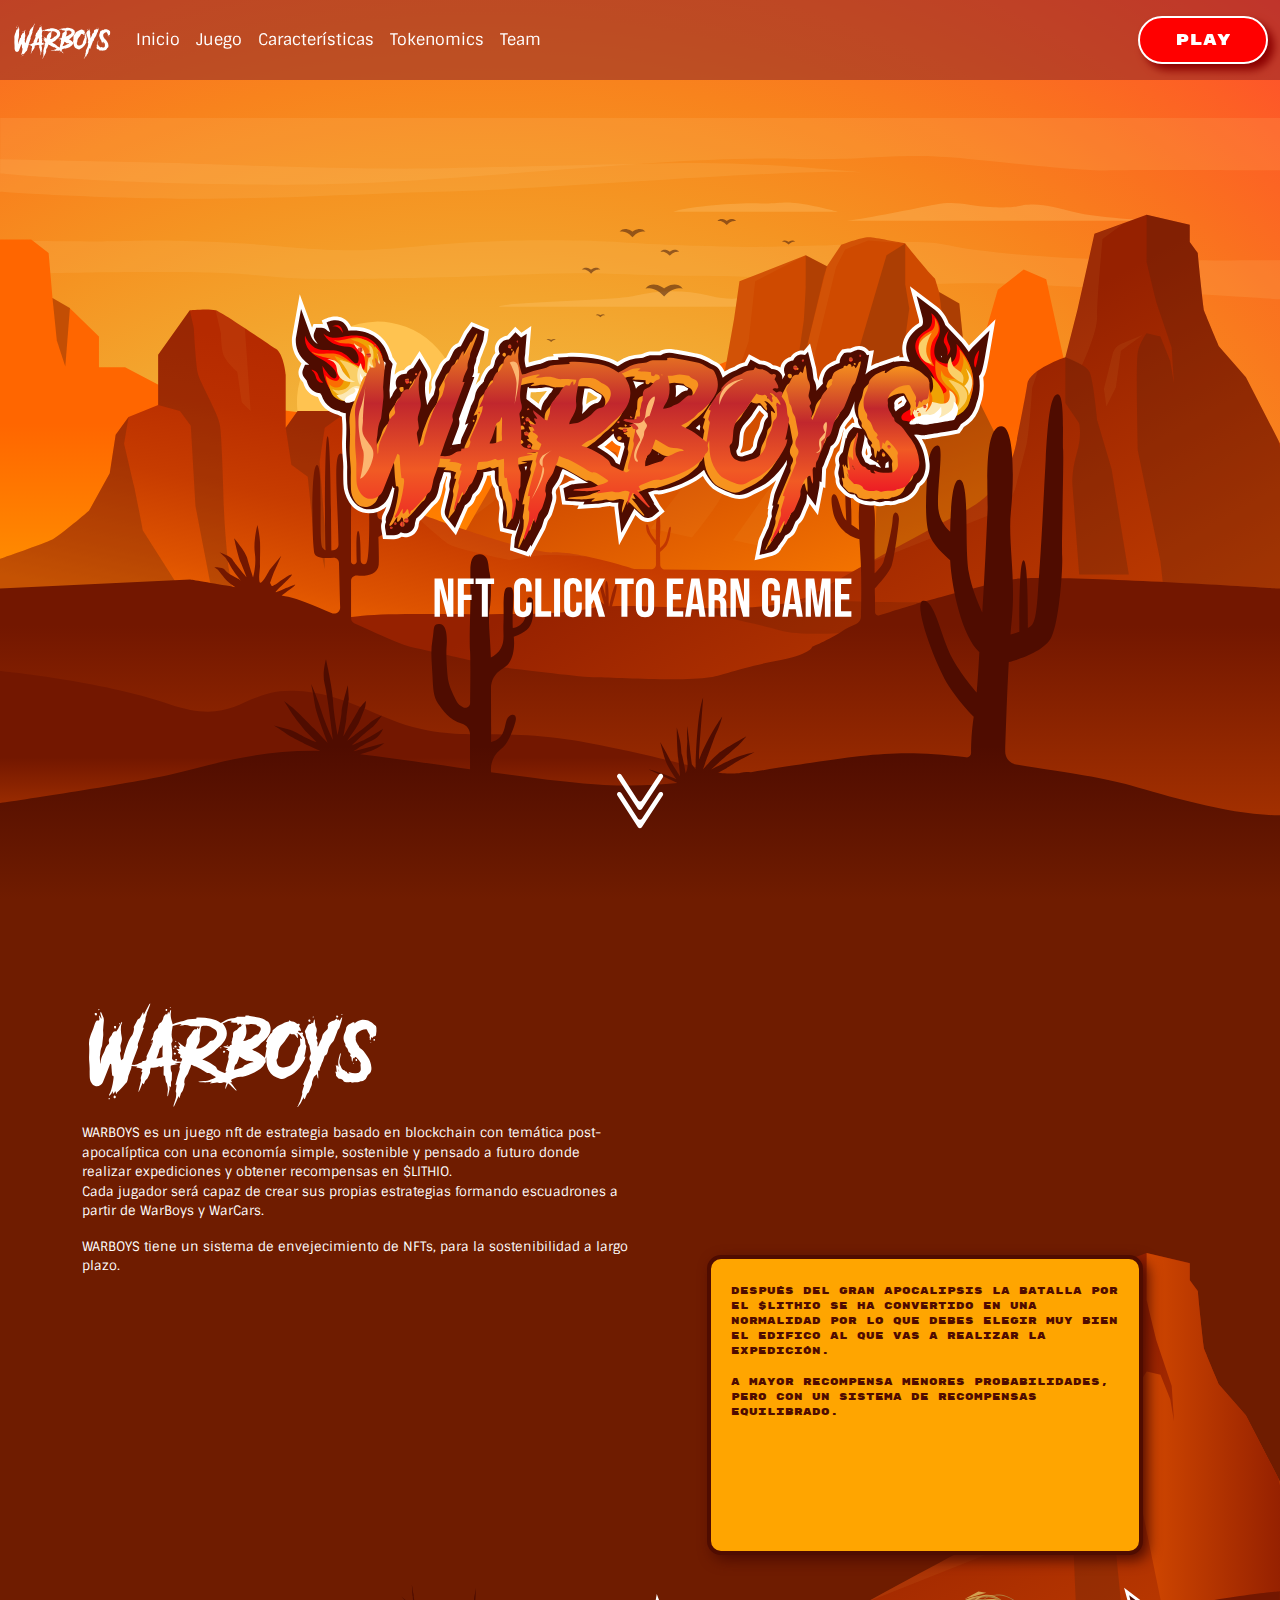
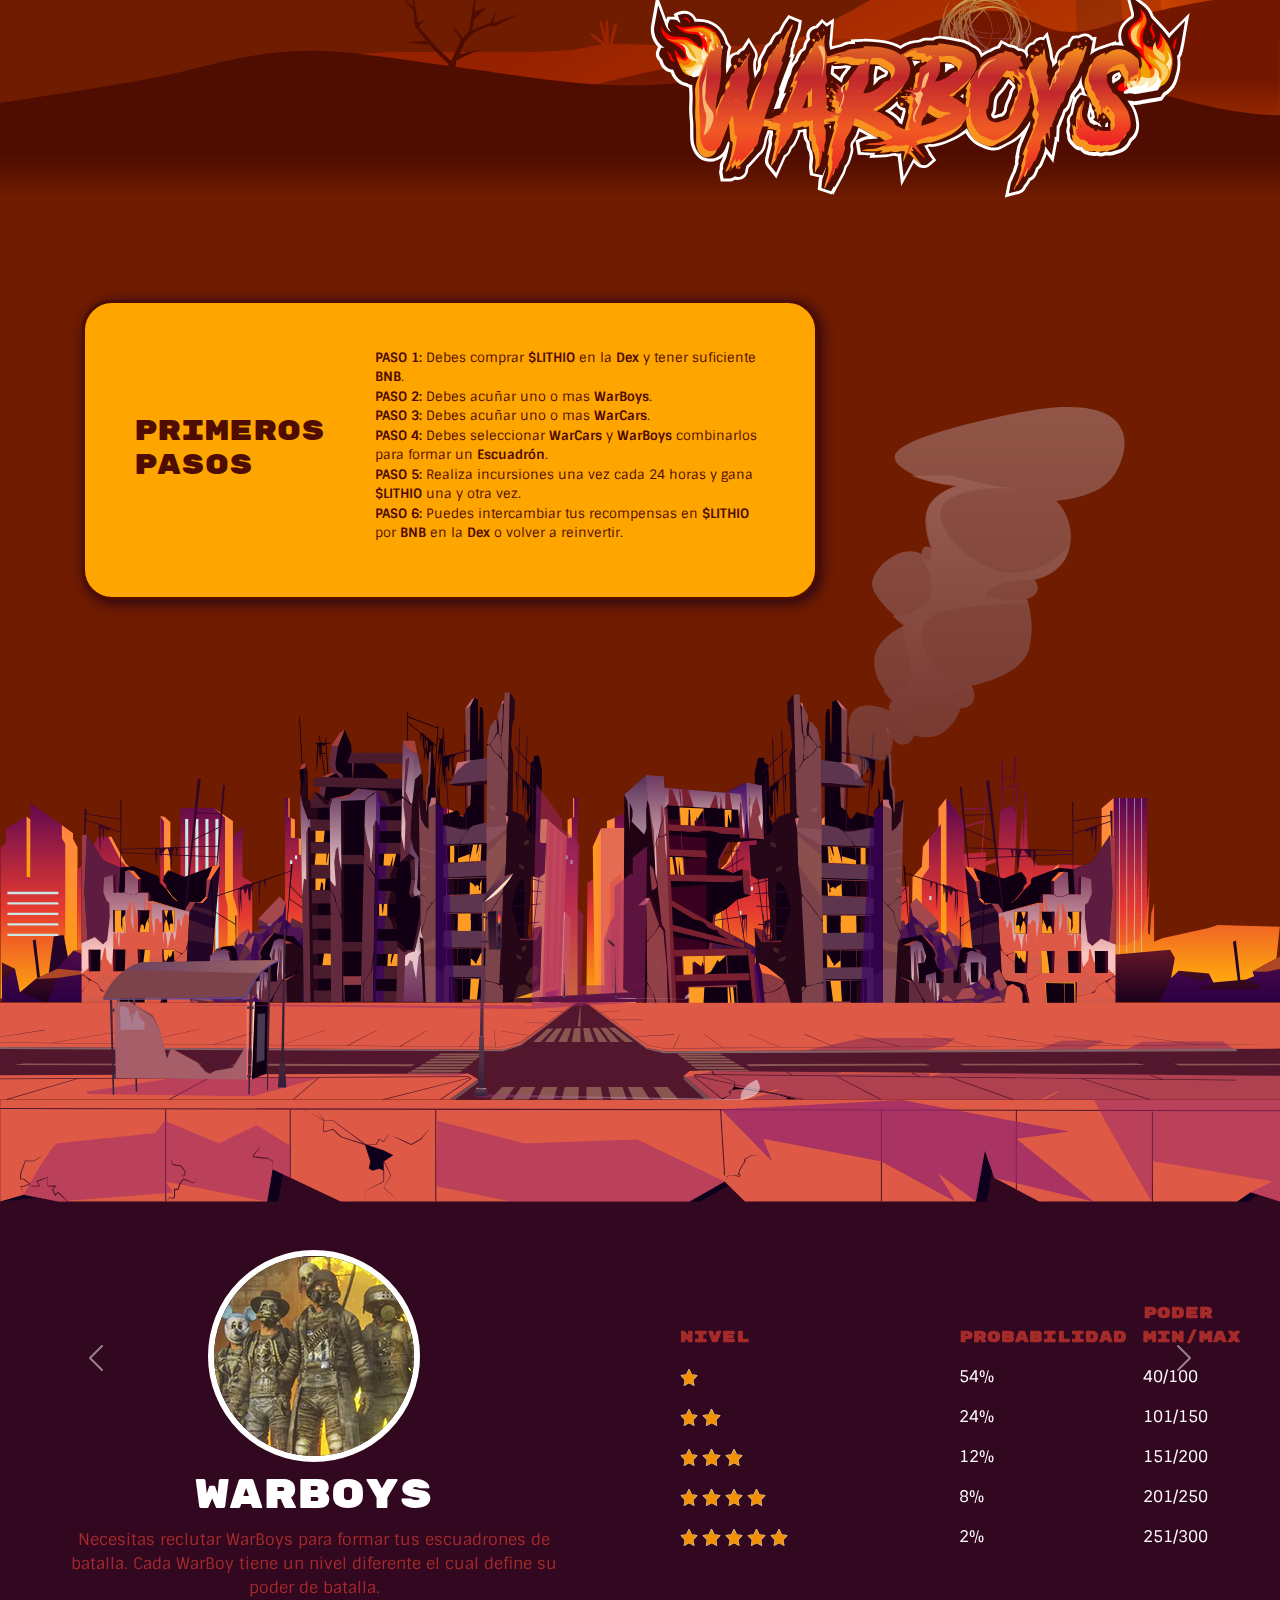
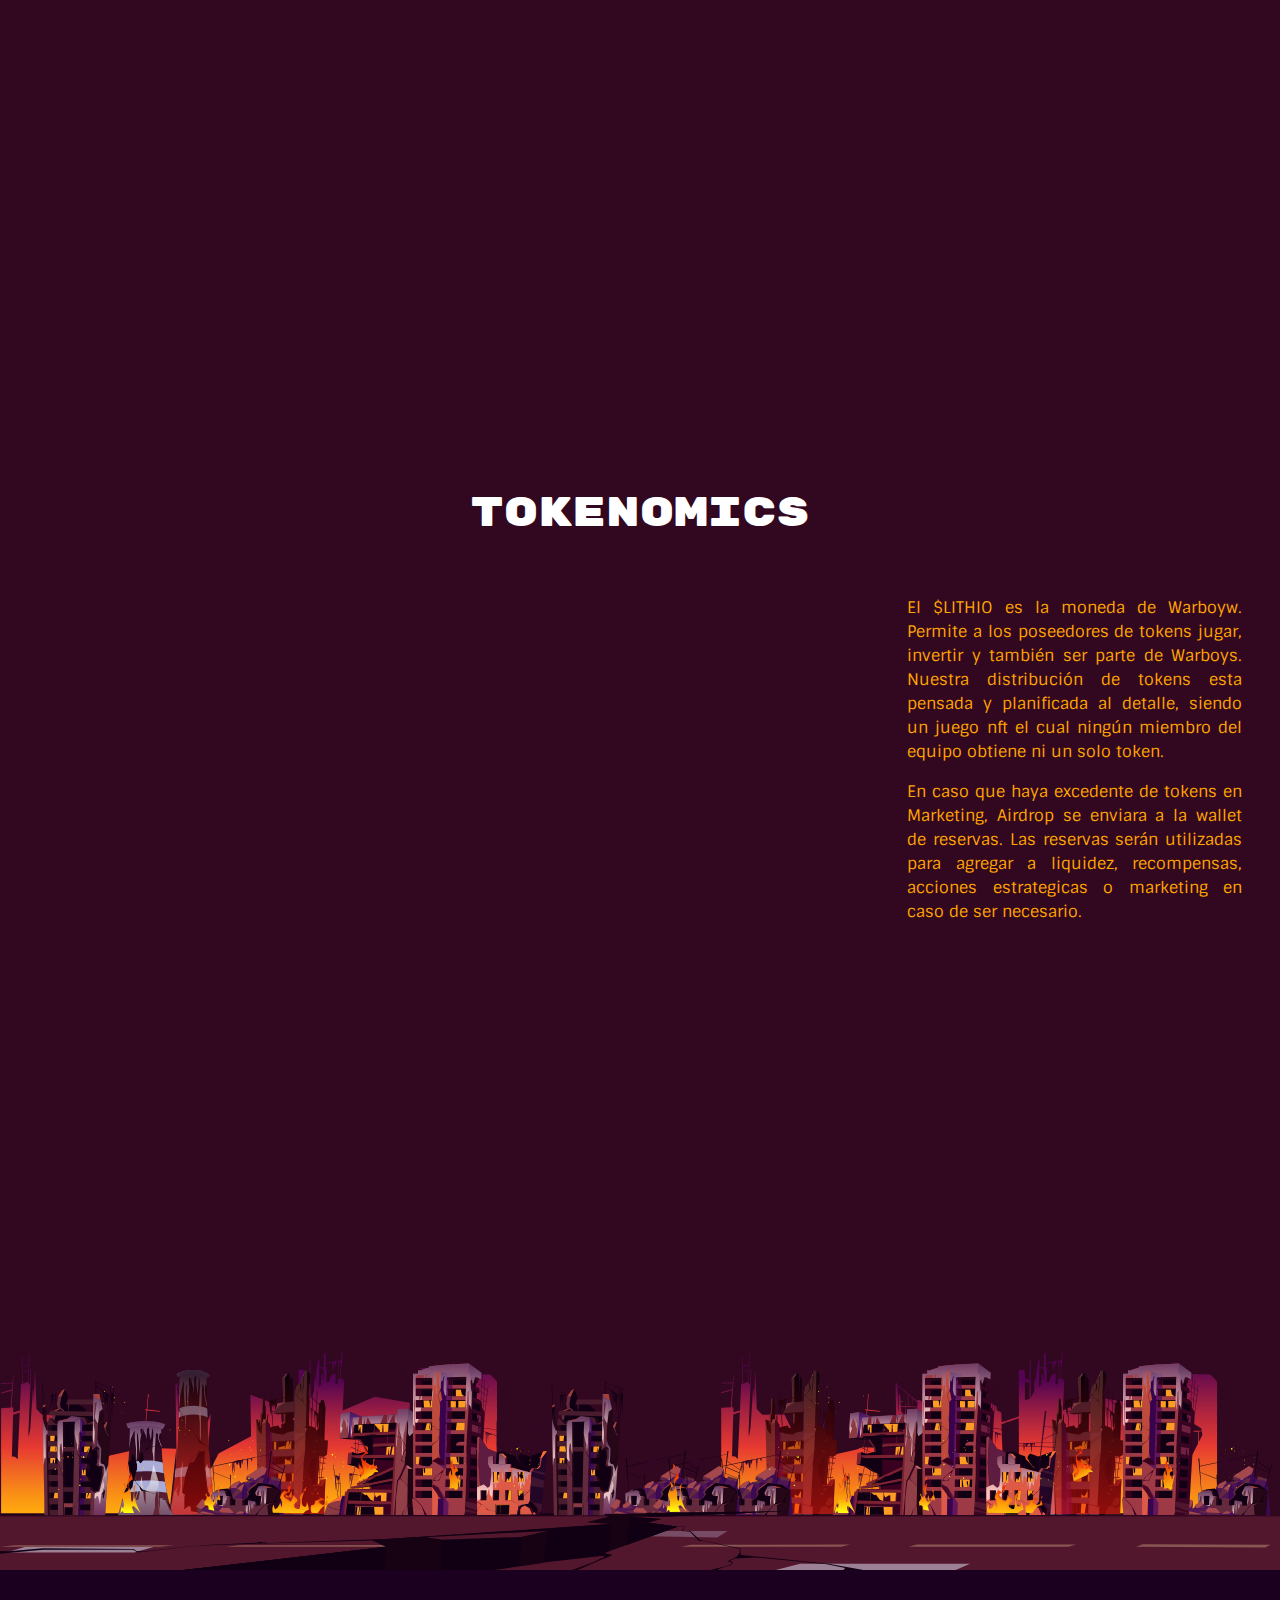
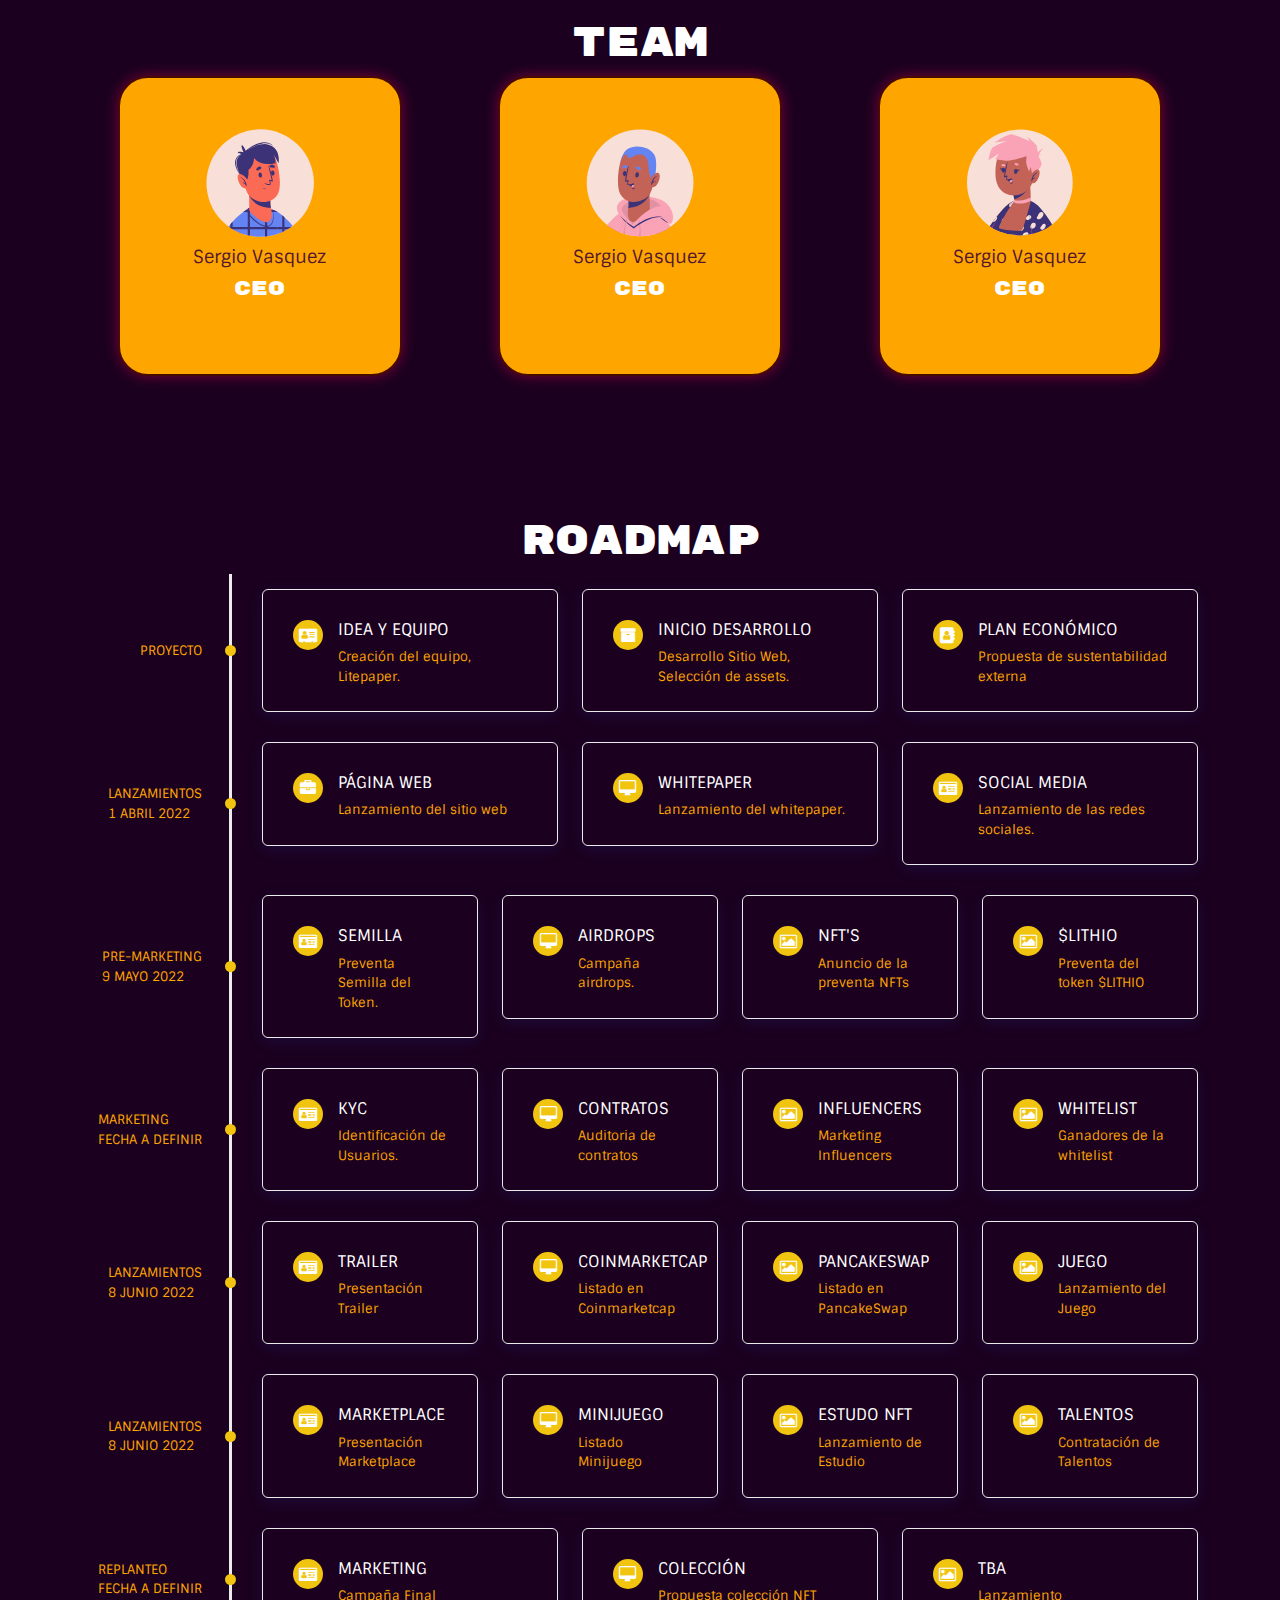
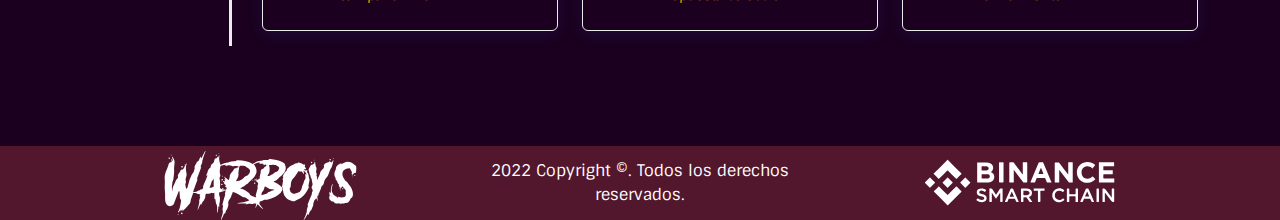
==== commit 24a28fac: "roadmap" ====
--- a/index.html
+++ b/index.html
@@ -5,7 +5,9 @@
 	<title>War Boys | NFT game, click to earn</title>
 	<link rel="stylesheet" type="text/css" href="assets/css/bootstrap.min.css">
 	<link rel="stylesheet" type="text/css" href="assets/css/main.css">
+	<link rel="stylesheet" type="text/css" href="assets/css/roadmap.css">
 	<link rel="stylesheet" type="text/css" href="https://cdnjs.cloudflare.com/ajax/libs/animate.css/4.1.1/animate.min.css">
+	<link href="https://maxcdn.bootstrapcdn.com/font-awesome/4.7.0/css/font-awesome.min.css" rel="stylesheet" />
 </head>
 <body>
 	<div class="preload" id="onload">
@@ -477,6 +479,322 @@
 		</div>
 	</div>
 </section>
+<section class="timeline_area section_padding_130">
+    <div class="container">
+        <div class="row justify-content-center">
+            <div class="col-12 col-sm-8 col-lg-6">
+                <!-- Section Heading-->
+                <div class="section_heading text-center mt-5">
+					<h1 class="muro-titles">ROADMAP</h1>
+                    <div class="line"></div>
+                </div>
+            </div>
+        </div>
+        <div class="row">
+            <div class="col-12">
+                <!-- Timeline Area-->
+                <div class="apland-timeline-area">
+                    <!-- Single Timeline Content-->
+                    <div class="single-timeline-area">
+                        <div class="timeline-date wow fadeInLeft" data-wow-delay="0.1s" style="visibility: visible; animation-delay: 0.1s; animation-name: fadeInLeft;">
+                            <p>PROYECTO</p>
+                        </div>
+                        <div class="row">
+                            <div class="col-12 col-md-6 col-lg-4">
+                                <div class="single-timeline-content d-flex wow fadeInLeft" data-wow-delay="0.3s" style="visibility: visible; animation-delay: 0.3s; animation-name: fadeInLeft;">
+                                    <div class="timeline-icon"><i class="fa fa-address-card" aria-hidden="true"></i></div>
+                                    <div class="timeline-text">
+                                        <h6>IDEA Y EQUIPO</h6>
+                                        <p>Creación del equipo, Litepaper.
+                                    	</p>
+                                    </div>
+                                </div>
+                            </div>
+                            <div class="col-12 col-md-6 col-lg-4">
+                                <div class="single-timeline-content d-flex wow fadeInLeft" data-wow-delay="0.5s" style="visibility: visible; animation-delay: 0.5s; animation-name: fadeInLeft;">
+                                    <div class="timeline-icon"><i class="fa fa-archive" aria-hidden="true"></i></div>
+                                    <div class="timeline-text">
+                                        <h6>INICIO DESARROLLO</h6>
+                                        <p>Desarrollo Sitio Web, Selección de assets.</p>
+                                    </div>
+                                </div>
+                            </div>
+                            <div class="col-12 col-md-6 col-lg-4">
+                                <div class="single-timeline-content d-flex wow fadeInLeft" data-wow-delay="0.7s" style="visibility: visible; animation-delay: 0.7s; animation-name: fadeInLeft;">
+                                    <div class="timeline-icon"><i class="fa fa-address-book" aria-hidden="true"></i></div>
+                                    <div class="timeline-text">
+                                        <h6>PLAN ECONÓMICO</h6>
+                                        <p>Propuesta de sustentabilidad externa</p>
+                                    </div>
+                                </div>
+                            </div>
+                        </div>
+                    </div>
+                    <!-- Single Timeline Content-->
+                    <div class="single-timeline-area">
+                        <div class="timeline-date wow fadeInLeft" data-wow-delay="0.1s" style="visibility: visible; animation-delay: 0.1s; animation-name: fadeInLeft;">
+                            <p>LANZAMIENTOS <br>
+                            	<span>1 abril 2022</span>
+                            </p>
+
+                        </div>
+                        <div class="row">
+                            <div class="col-12 col-md-6 col-lg-4">
+                                <div class="single-timeline-content d-flex wow fadeInLeft" data-wow-delay="0.3s" style="visibility: visible; animation-delay: 0.3s; animation-name: fadeInLeft;">
+                                    <div class="timeline-icon"><i class="fa fa-briefcase" aria-hidden="true"></i></div>
+                                    <div class="timeline-text">
+                                        <h6>PÁGINA WEB</h6>
+                                        <p>Lanzamiento del sitio web</p>
+                                    </div>
+                                </div>
+                            </div>
+                            <div class="col-12 col-md-6 col-lg-4">
+                                <div class="single-timeline-content d-flex wow fadeInLeft" data-wow-delay="0.5s" style="visibility: visible; animation-delay: 0.5s; animation-name: fadeInLeft;">
+                                    <div class="timeline-icon"><i class="fa fa-desktop" aria-hidden="true"></i></div>
+                                    <div class="timeline-text">
+                                        <h6>WHITEPAPER</h6>
+                                        <p>Lanzamiento del whitepaper.</p>
+                                    </div>
+                                </div>
+                            </div>
+                            <div class="col-12 col-md-6 col-lg-4">
+                                <div class="single-timeline-content d-flex wow fadeInLeft" data-wow-delay="0.3s" style="visibility: visible; animation-delay: 0.3s; animation-name: fadeInLeft;">
+                                    <div class="timeline-icon"><i class="fa fa-id-card" aria-hidden="true"></i></div>
+                                    <div class="timeline-text">
+                                        <h6>SOCIAL MEDIA</h6>
+                                        <p>Lanzamiento de las redes sociales.</p>
+                                    </div>
+                                </div>
+                            </div>
+                        </div>
+                    </div>
+                    <!-- Single Timeline Content-->
+                    <div class="single-timeline-area">
+                        <div class="timeline-date wow fadeInLeft" data-wow-delay="0.1s" style="visibility: visible; animation-delay: 0.1s; animation-name: fadeInLeft;">
+                            <p>PRE-MARKETING<br>
+                            	<span>9 Mayo 2022</span>
+                            </p>
+                        </div>
+                        <div class="row">
+                            <div class="col-12 col-md-6 col-lg-3">
+                                <div class="single-timeline-content d-flex wow fadeInLeft" data-wow-delay="0.3s" style="visibility: visible; animation-delay: 0.3s; animation-name: fadeInLeft;">
+                                    <div class="timeline-icon"><i class="fa fa-id-card" aria-hidden="true"></i></div>
+                                    <div class="timeline-text">
+                                        <h6>SEMILLA</h6>
+                                        <p>Preventa Semilla del Token.</p>
+                                    </div>
+                                </div>
+                            </div>
+                            <div class="col-12 col-md-6 col-lg-3">
+                                <div class="single-timeline-content d-flex wow fadeInLeft" data-wow-delay="0.5s" style="visibility: visible; animation-delay: 0.5s; animation-name: fadeInLeft;">
+                                    <div class="timeline-icon"><i class="fa fa-desktop" aria-hidden="true"></i></div>
+                                    <div class="timeline-text">
+                                        <h6>AIRDROPS</h6>
+                                        <p>Campaña airdrops.</p>
+                                    </div>
+                                </div>
+                            </div>
+                            <div class="col-12 col-md-6 col-lg-3">
+                                <div class="single-timeline-content d-flex wow fadeInLeft" data-wow-delay="0.7s" style="visibility: visible; animation-delay: 0.7s; animation-name: fadeInLeft;">
+                                    <div class="timeline-icon"><i class="fa fa-picture-o" aria-hidden="true"></i></div>
+                                    <div class="timeline-text">
+                                        <h6>NFT'S</h6>
+                                        <p>Anuncio de la preventa NFTs</p>
+                                    </div>
+                                </div>
+                            </div>
+                            <div class="col-12 col-md-6 col-lg-3">
+                                <div class="single-timeline-content d-flex wow fadeInLeft" data-wow-delay="0.7s" style="visibility: visible; animation-delay: 0.7s; animation-name: fadeInLeft;">
+                                    <div class="timeline-icon"><i class="fa fa-picture-o" aria-hidden="true"></i></div>
+                                    <div class="timeline-text">
+                                        <h6>$LITHIO</h6>
+                                        <p>Preventa del token $LITHIO</p>
+                                    </div>
+                                </div>
+                            </div>
+                        </div>
+                    </div>
+                    <!-- Single Timeline Content-->
+                    <div class="single-timeline-area">
+                        <div class="timeline-date wow fadeInLeft" data-wow-delay="0.1s" style="visibility: visible; animation-delay: 0.1s; animation-name: fadeInLeft;">
+                            <p>MARKETING<br>
+                            	<span>Fecha a Definir</span>
+                            </p>
+                        </div>
+                        <div class="row">
+                            <div class="col-12 col-md-6 col-lg-3">
+                                <div class="single-timeline-content d-flex wow fadeInLeft" data-wow-delay="0.3s" style="visibility: visible; animation-delay: 0.3s; animation-name: fadeInLeft;">
+                                    <div class="timeline-icon"><i class="fa fa-id-card" aria-hidden="true"></i></div>
+                                    <div class="timeline-text">
+                                        <h6>KYC</h6>
+                                        <p>Identificación de Usuarios.</p>
+                                    </div>
+                                </div>
+                            </div>
+                            <div class="col-12 col-md-6 col-lg-3">
+                                <div class="single-timeline-content d-flex wow fadeInLeft" data-wow-delay="0.5s" style="visibility: visible; animation-delay: 0.5s; animation-name: fadeInLeft;">
+                                    <div class="timeline-icon"><i class="fa fa-desktop" aria-hidden="true"></i></div>
+                                    <div class="timeline-text">
+                                        <h6>CONTRATOS</h6>
+                                        <p>Auditoria de contratos</p>
+                                    </div>
+                                </div>
+                            </div>
+                            <div class="col-12 col-md-6 col-lg-3">
+                                <div class="single-timeline-content d-flex wow fadeInLeft" data-wow-delay="0.7s" style="visibility: visible; animation-delay: 0.7s; animation-name: fadeInLeft;">
+                                    <div class="timeline-icon"><i class="fa fa-picture-o" aria-hidden="true"></i></div>
+                                    <div class="timeline-text">
+                                        <h6>INFLUENCERS</h6>
+                                        <p>Marketing Influencers</p>
+                                    </div>
+                                </div>
+                            </div>
+                            <div class="col-12 col-md-6 col-lg-3">
+                                <div class="single-timeline-content d-flex wow fadeInLeft" data-wow-delay="0.7s" style="visibility: visible; animation-delay: 0.7s; animation-name: fadeInLeft;">
+                                    <div class="timeline-icon"><i class="fa fa-picture-o" aria-hidden="true"></i></div>
+                                    <div class="timeline-text">
+                                        <h6>WHITELIST</h6>
+                                        <p>Ganadores de la whitelist</p>
+                                    </div>
+                                </div>
+                            </div>
+                        </div>
+                    </div>
+                     <!-- Single Timeline Content-->
+                    <div class="single-timeline-area">
+                        <div class="timeline-date wow fadeInLeft" data-wow-delay="0.1s" style="visibility: visible; animation-delay: 0.1s; animation-name: fadeInLeft;">
+                            <p>LANZAMIENTOS<br>
+                            	<span>8 JUNIO 2022</span>
+                            </p>
+                        </div>
+                        <div class="row">
+                            <div class="col-12 col-md-6 col-lg-3">
+                                <div class="single-timeline-content d-flex wow fadeInLeft" data-wow-delay="0.3s" style="visibility: visible; animation-delay: 0.3s; animation-name: fadeInLeft;">
+                                    <div class="timeline-icon"><i class="fa fa-id-card" aria-hidden="true"></i></div>
+                                    <div class="timeline-text">
+                                        <h6>TRAILER</h6>
+                                        <p>Presentación Trailer</p>
+                                    </div>
+                                </div>
+                            </div>
+                            <div class="col-12 col-md-6 col-lg-3">
+                                <div class="single-timeline-content d-flex wow fadeInLeft" data-wow-delay="0.5s" style="visibility: visible; animation-delay: 0.5s; animation-name: fadeInLeft;">
+                                    <div class="timeline-icon"><i class="fa fa-desktop" aria-hidden="true"></i></div>
+                                    <div class="timeline-text">
+                                        <h6>COINMARKETCAP</h6>
+                                        <p>Listado en Coinmarketcap</p>
+                                    </div>
+                                </div>
+                            </div>
+                            <div class="col-12 col-md-6 col-lg-3">
+                                <div class="single-timeline-content d-flex wow fadeInLeft" data-wow-delay="0.7s" style="visibility: visible; animation-delay: 0.7s; animation-name: fadeInLeft;">
+                                    <div class="timeline-icon"><i class="fa fa-picture-o" aria-hidden="true"></i></div>
+                                    <div class="timeline-text">
+                                        <h6>PANCAKESWAP</h6>
+                                        <p>Listado en PancakeSwap</p>
+                                    </div>
+                                </div>
+                            </div>
+                            <div class="col-12 col-md-6 col-lg-3">
+                                <div class="single-timeline-content d-flex wow fadeInLeft" data-wow-delay="0.7s" style="visibility: visible; animation-delay: 0.7s; animation-name: fadeInLeft;">
+                                    <div class="timeline-icon"><i class="fa fa-picture-o" aria-hidden="true"></i></div>
+                                    <div class="timeline-text">
+                                        <h6>JUEGO</h6>
+                                        <p>Lanzamiento del Juego</p>
+                                    </div>
+                                </div>
+                            </div>
+                        </div>
+                    </div>
+                     <!-- Single Timeline Content-->
+                    <div class="single-timeline-area">
+                        <div class="timeline-date wow fadeInLeft" data-wow-delay="0.1s" style="visibility: visible; animation-delay: 0.1s; animation-name: fadeInLeft;">
+                            <p>LANZAMIENTOS<br>
+                            	<span>8 JUNIO 2022</span>
+                            </p>
+                        </div>
+                        <div class="row">
+                            <div class="col-12 col-md-6 col-lg-3">
+                                <div class="single-timeline-content d-flex wow fadeInLeft" data-wow-delay="0.3s" style="visibility: visible; animation-delay: 0.3s; animation-name: fadeInLeft;">
+                                    <div class="timeline-icon"><i class="fa fa-id-card" aria-hidden="true"></i></div>
+                                    <div class="timeline-text">
+                                        <h6>MARKETPLACE</h6>
+                                        <p>Presentación Marketplace</p>
+                                    </div>
+                                </div>
+                            </div>
+                            <div class="col-12 col-md-6 col-lg-3">
+                                <div class="single-timeline-content d-flex wow fadeInLeft" data-wow-delay="0.5s" style="visibility: visible; animation-delay: 0.5s; animation-name: fadeInLeft;">
+                                    <div class="timeline-icon"><i class="fa fa-desktop" aria-hidden="true"></i></div>
+                                    <div class="timeline-text">
+                                        <h6>MINIJUEGO</h6>
+                                        <p>Listado Minijuego</p>
+                                    </div>
+                                </div>
+                            </div>
+                            <div class="col-12 col-md-6 col-lg-3">
+                                <div class="single-timeline-content d-flex wow fadeInLeft" data-wow-delay="0.7s" style="visibility: visible; animation-delay: 0.7s; animation-name: fadeInLeft;">
+                                    <div class="timeline-icon"><i class="fa fa-picture-o" aria-hidden="true"></i></div>
+                                    <div class="timeline-text">
+                                        <h6>ESTUDO NFT</h6>
+                                        <p>Lanzamiento de Estudio</p>
+                                    </div>
+                                </div>
+                            </div>
+                            <div class="col-12 col-md-6 col-lg-3">
+                                <div class="single-timeline-content d-flex wow fadeInLeft" data-wow-delay="0.7s" style="visibility: visible; animation-delay: 0.7s; animation-name: fadeInLeft;">
+                                    <div class="timeline-icon"><i class="fa fa-picture-o" aria-hidden="true"></i></div>
+                                    <div class="timeline-text">
+                                        <h6>TALENTOS</h6>
+                                        <p>Contratación de Talentos</p>
+                                    </div>
+                                </div>
+                            </div>
+                        </div>
+                    </div>
+                     <!-- Single Timeline Content-->
+                    <div class="single-timeline-area">
+                        <div class="timeline-date wow fadeInLeft" data-wow-delay="0.1s" style="visibility: visible; animation-delay: 0.1s; animation-name: fadeInLeft;">
+                            <p>REPLANTEO<br>
+                            	<span>Fecha a Definir</span>
+                            </p>
+                        </div>
+                        <div class="row">
+                            <div class="col-12 col-md-6 col-lg-4">
+                                <div class="single-timeline-content d-flex wow fadeInLeft" data-wow-delay="0.3s" style="visibility: visible; animation-delay: 0.3s; animation-name: fadeInLeft;">
+                                    <div class="timeline-icon"><i class="fa fa-id-card" aria-hidden="true"></i></div>
+                                    <div class="timeline-text">
+                                        <h6>MARKETING</h6>
+                                        <p>Campaña Final</p>
+                                    </div>
+                                </div>
+                            </div>
+                            <div class="col-12 col-md-6 col-lg-4">
+                                <div class="single-timeline-content d-flex wow fadeInLeft" data-wow-delay="0.5s" style="visibility: visible; animation-delay: 0.5s; animation-name: fadeInLeft;">
+                                    <div class="timeline-icon"><i class="fa fa-desktop" aria-hidden="true"></i></div>
+                                    <div class="timeline-text">
+                                        <h6>COLECCIÓN</h6>
+                                        <p>Propuesta colección NFT</p>
+                                    </div>
+                                </div>
+                            </div>
+                            <div class="col-12 col-md-6 col-lg-4">
+                                <div class="single-timeline-content d-flex wow fadeInLeft" data-wow-delay="0.7s" style="visibility: visible; animation-delay: 0.7s; animation-name: fadeInLeft;">
+                                    <div class="timeline-icon"><i class="fa fa-picture-o" aria-hidden="true"></i></div>
+                                    <div class="timeline-text">
+                                        <h6>TBA</h6>
+                                        <p>Lanzamiento</p>
+                                    </div>
+                                </div>
+                            </div>
+                            
+                        </div>
+                    </div>
+                </div>
+            </div>
+        </div>
+    </div>
+</section>
 <!-- Chart code -->
 <footer>
 	<div class="container">
--- a/assets/css/roadmap.css
+++ b/assets/css/roadmap.css
@@ -0,0 +1,121 @@
+.timeline_area {
+    position: relative;
+    z-index: 1;
+    background-color: #1b011f;
+    padding: 0px 0px 100px 0px;
+}
+.single-timeline-area {
+    position: relative;
+    z-index: 1;
+    padding-left: 180px;
+}
+@media only screen and (max-width: 575px) {
+    .single-timeline-area {
+        padding-left: 100px;
+    }
+}
+.single-timeline-area .timeline-date {
+    position: absolute;
+    width: 180px;
+    height: 100%;
+    top: 0;
+    left: 0;
+    z-index: 1;
+    display: -webkit-box;
+    display: -ms-flexbox;
+    display: flex;
+    -webkit-box-align: center;
+    -ms-flex-align: center;
+    -ms-grid-row-align: center;
+    align-items: center;
+    -webkit-box-pack: end;
+    -ms-flex-pack: end;
+    justify-content: flex-end;
+    padding-right: 60px;
+}
+@media only screen and (max-width: 575px) {
+    .single-timeline-area .timeline-date {
+        width: 100px;
+    }
+}
+.single-timeline-area .timeline-date::after {
+    position: absolute;
+    width: 3px;
+    height: 100%;
+    content: "";
+    background-color: #ebebeb;
+    top: 0;
+    right: 30px;
+    z-index: 1;
+}
+.single-timeline-area .timeline-date::before {
+    position: absolute;
+    width: 11px;
+    height: 11px;
+    border-radius: 50%;
+    background-color: #f1c40f;
+    content: "";
+    top: 50%;
+    right: 26px;
+    z-index: 5;
+    margin-top: -5.5px;
+}
+.single-timeline-area .timeline-date p {
+    margin-bottom: 0;
+    color: orange;
+    font-size: 13px;
+    text-transform: uppercase;
+    font-weight: 500;
+}
+.single-timeline-area .single-timeline-content {
+    position: relative;
+    z-index: 1;
+    padding: 30px 30px 25px;
+    border-radius: 6px;
+    margin-bottom: 15px;
+    margin-top: 15px;
+    -webkit-box-shadow: 0 0.25rem 1rem 0 rgba(47, 91, 234, 0.125);
+    box-shadow: 0 0.25rem 1rem 0 rgba(47, 91, 234, 0.125);
+    border: 1px solid #ebebeb;
+}
+@media only screen and (max-width: 575px) {
+    .single-timeline-area .single-timeline-content {
+        padding: 20px;
+    }
+}
+.single-timeline-area .single-timeline-content .timeline-icon {
+    -webkit-transition-duration: 500ms;
+    transition-duration: 500ms;
+    width: 30px;
+    height: 30px;
+    background-color: #f1c40f;
+    -webkit-box-flex: 0;
+    -ms-flex: 0 0 30px;
+    flex: 0 0 30px;
+    text-align: center;
+    max-width: 30px;
+    border-radius: 50%;
+    margin-right: 15px;
+}
+.single-timeline-area .single-timeline-content .timeline-icon i {
+    color: #ffffff;
+    line-height: 30px;
+}
+.single-timeline-area .single-timeline-content .timeline-text h6 {
+    -webkit-transition-duration: 500ms;
+    transition-duration: 500ms;
+    color: white;
+}
+.single-timeline-area .single-timeline-content .timeline-text p {
+    font-size: 13px;
+    margin-bottom: 0;
+    color: orange;
+}
+.single-timeline-area .single-timeline-content:hover .timeline-icon,
+.single-timeline-area .single-timeline-content:focus .timeline-icon {
+    background-color: #020710;
+}
+.single-timeline-area .single-timeline-content:hover .timeline-text h6,
+.single-timeline-area .single-timeline-content:focus .timeline-text h6 {
+    color: #53172d;
+}